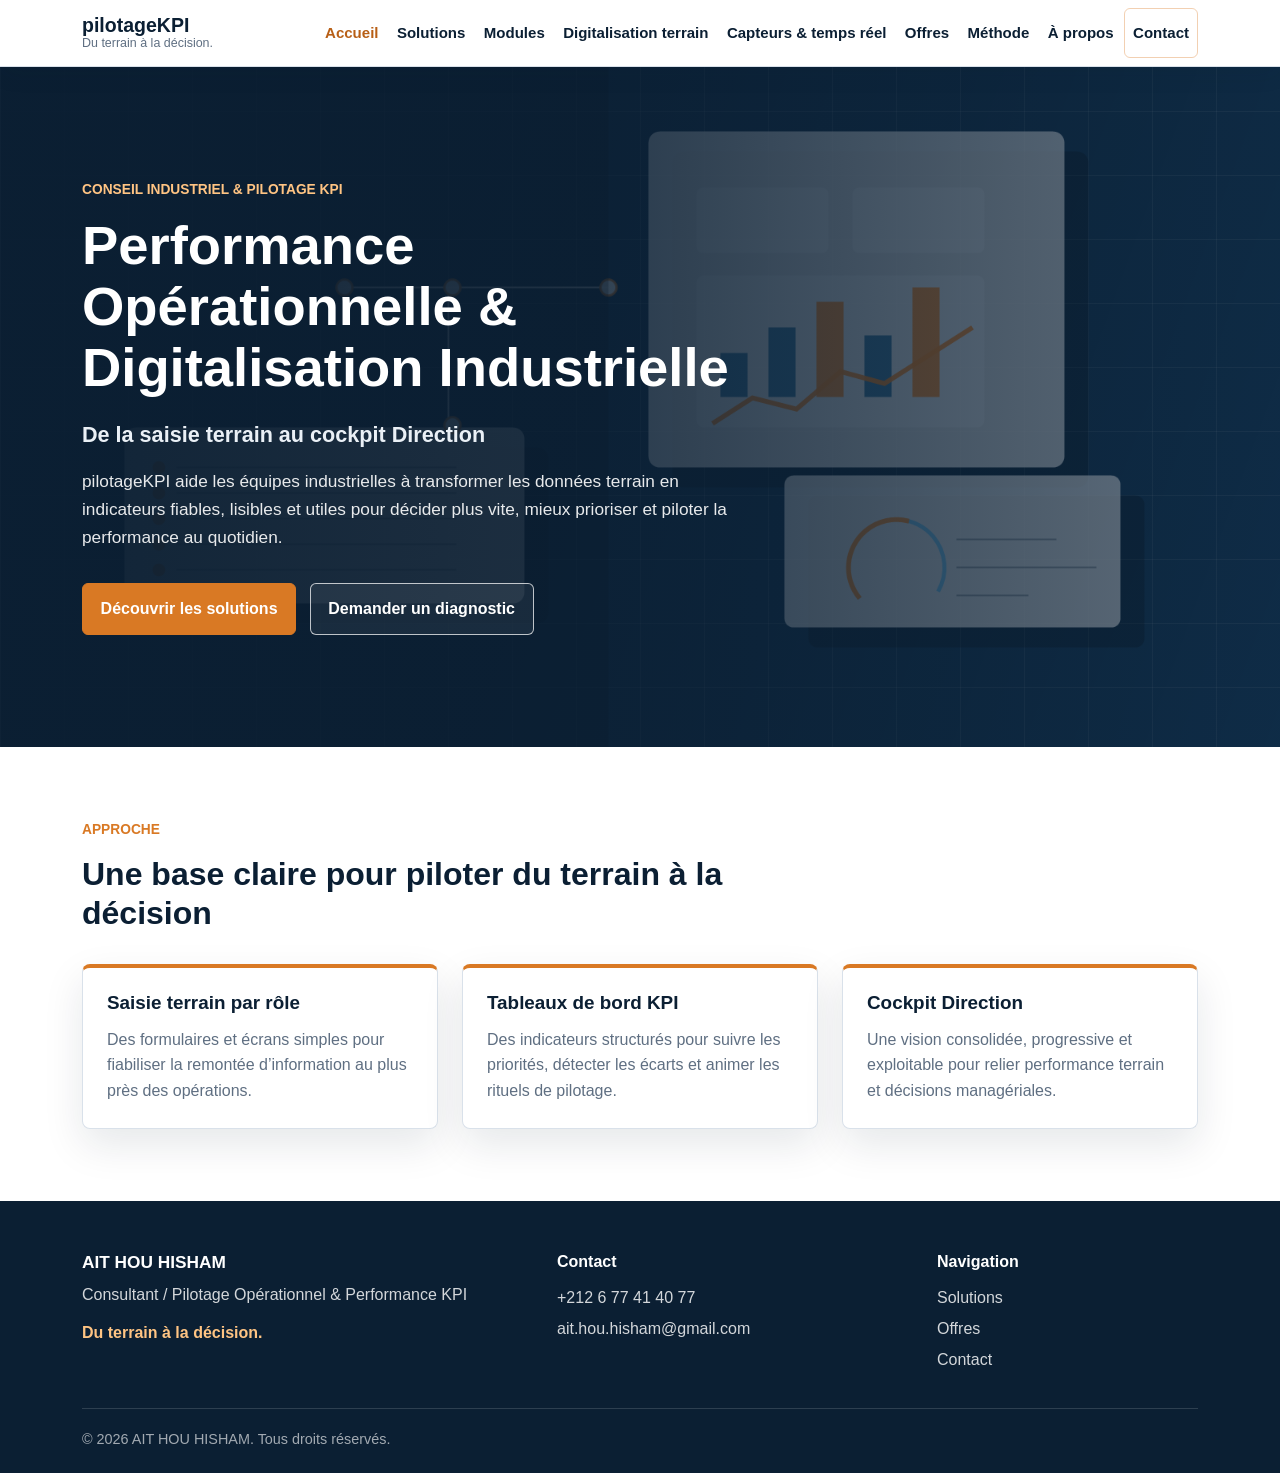
==== index.html @ cf685424 "Lot 1 - Structure visuelle initiale du site" ====
<!doctype html>
<html lang="fr">
<head>
  <meta charset="utf-8">
  <meta name="viewport" content="width=device-width, initial-scale=1">
  <title>pilotageKPI | Performance Opérationnelle & Digitalisation Industrielle</title>
  <meta name="description" content="pilotageKPI accompagne la transformation des données terrain en KPI fiables, tableaux de bord opérationnels et cockpit Direction.">
  <link href="https://cdn.jsdelivr.net/npm/bootstrap@5.3.3/dist/css/bootstrap.min.css" rel="stylesheet">
  <link rel="stylesheet" href="assets/css/style.css">
</head>
<body class="site-body">
  <a class="skip-link" href="#contenu">Aller au contenu</a>

  <nav class="navbar navbar-expand-xl site-navbar sticky-top" aria-label="Navigation principale">
    <div class="container">
      <a class="navbar-brand" href="index.html" aria-label="pilotageKPI - Accueil">
        <span class="brand-name">pilotageKPI</span>
        <span class="brand-line">Du terrain à la décision.</span>
      </a>
      <button class="navbar-toggler" type="button" data-bs-toggle="collapse" data-bs-target="#mainNavigation" aria-controls="mainNavigation" aria-expanded="false" aria-label="Ouvrir le menu">
        <span class="navbar-toggler-icon"></span>
      </button>
      <div class="collapse navbar-collapse" id="mainNavigation">
        <ul class="navbar-nav ms-auto align-items-lg-center">
          <li class="nav-item"><a class="nav-link" href="index.html" data-nav-link>Accueil</a></li>
          <li class="nav-item"><a class="nav-link" href="solutions.html" data-nav-link>Solutions</a></li>
          <li class="nav-item"><a class="nav-link" href="modules.html" data-nav-link>Modules</a></li>
          <li class="nav-item"><a class="nav-link" href="digitalisation-terrain.html" data-nav-link>Digitalisation terrain</a></li>
          <li class="nav-item"><a class="nav-link" href="capteurs-temps-reel.html" data-nav-link>Capteurs & temps réel</a></li>
          <li class="nav-item"><a class="nav-link" href="offres.html" data-nav-link>Offres</a></li>
          <li class="nav-item"><a class="nav-link" href="methode.html" data-nav-link>Méthode</a></li>
          <li class="nav-item"><a class="nav-link" href="apropos.html" data-nav-link>À propos</a></li>
          <li class="nav-item"><a class="nav-link nav-contact" href="contact.html" data-nav-link>Contact</a></li>
        </ul>
      </div>
    </div>
  </nav>

  <main id="contenu" class="site-main">
    <section class="hero-section">
      <div class="container">
        <div class="hero-content">
          <p class="section-kicker">Conseil industriel & pilotage KPI</p>
          <h1>Performance Opérationnelle & Digitalisation Industrielle</h1>
          <p class="hero-subtitle">De la saisie terrain au cockpit Direction</p>
          <p class="hero-text">
            pilotageKPI aide les équipes industrielles à transformer les données terrain en indicateurs fiables,
            lisibles et utiles pour décider plus vite, mieux prioriser et piloter la performance au quotidien.
          </p>
          <div class="hero-actions" aria-label="Actions principales">
            <a class="btn btn-accent" href="solutions.html">Découvrir les solutions</a>
            <a class="btn btn-light-outline" href="contact.html">Demander un diagnostic</a>
          </div>
        </div>
      </div>
    </section>

    <section class="section-band">
      <div class="container">
        <div class="section-heading">
          <p class="section-kicker">Approche</p>
          <h2>Une base claire pour piloter du terrain à la décision</h2>
        </div>
        <div class="row g-4">
          <div class="col-md-4">
            <article class="feature-card">
              <h3>Saisie terrain par rôle</h3>
              <p>Des formulaires et écrans simples pour fiabiliser la remontée d’information au plus près des opérations.</p>
            </article>
          </div>
          <div class="col-md-4">
            <article class="feature-card">
              <h3>Tableaux de bord KPI</h3>
              <p>Des indicateurs structurés pour suivre les priorités, détecter les écarts et animer les rituels de pilotage.</p>
            </article>
          </div>
          <div class="col-md-4">
            <article class="feature-card">
              <h3>Cockpit Direction</h3>
              <p>Une vision consolidée, progressive et exploitable pour relier performance terrain et décisions managériales.</p>
            </article>
          </div>
        </div>
      </div>
    </section>
  </main>

  <footer class="site-footer">
    <div class="container">
      <div class="row gy-4 align-items-start">
        <div class="col-lg-5">
          <p class="footer-name">AIT HOU HISHAM</p>
          <p class="footer-title">Consultant / Pilotage Opérationnel & Performance KPI</p>
          <p class="footer-slogan">Du terrain à la décision.</p>
        </div>
        <div class="col-lg-4">
          <p class="footer-label">Contact</p>
          <ul class="footer-list">
            <li><a href="tel:+212677414077">+212 6 77 41 40 77</a></li>
            <li><a href="mailto:ait.hou.hisham@gmail.com">ait.hou.hisham@gmail.com</a></li>
          </ul>
        </div>
        <div class="col-lg-3">
          <p class="footer-label">Navigation</p>
          <ul class="footer-list">
            <li><a href="solutions.html">Solutions</a></li>
            <li><a href="offres.html">Offres</a></li>
            <li><a href="contact.html">Contact</a></li>
          </ul>
        </div>
      </div>
      <div class="footer-bottom">
        <span>© <span data-current-year></span> AIT HOU HISHAM. Tous droits réservés.</span>
      </div>
    </div>
  </footer>

  <script src="https://cdn.jsdelivr.net/npm/bootstrap@5.3.3/dist/js/bootstrap.bundle.min.js"></script>
  <script src="assets/js/main.js"></script>
</body>
</html>
---- assets/css/style.css ----
:root {
  --color-primary: #0b1f33;
  --color-primary-soft: #12395a;
  --color-primary-muted: #25638b;
  --color-accent: #d97924;
  --color-accent-dark: #b85f16;
  --color-white: #ffffff;
  --color-light: #f4f7fa;
  --color-border: #d9e1ea;
  --color-text: #142235;
  --color-muted: #5f6f82;
  --shadow-soft: 0 16px 40px rgba(11, 31, 51, 0.1);
}

* {
  box-sizing: border-box;
}

html {
  scroll-behavior: smooth;
}

body {
  margin: 0;
  font-family: Arial, Helvetica, sans-serif;
  color: var(--color-text);
  background: var(--color-light);
  line-height: 1.6;
}

a {
  color: inherit;
}

.site-body {
  min-height: 100vh;
  display: flex;
  flex-direction: column;
}

.site-main {
  flex: 1;
}

.skip-link {
  position: absolute;
  top: -48px;
  left: 16px;
  z-index: 1100;
  padding: 10px 14px;
  color: var(--color-white);
  background: var(--color-primary);
  border-radius: 6px;
  text-decoration: none;
  transition: top 0.2s ease;
}

.skip-link:focus {
  top: 16px;
}

.site-navbar {
  background: rgba(255, 255, 255, 0.98);
  border-bottom: 1px solid var(--color-border);
  box-shadow: 0 8px 24px rgba(11, 31, 51, 0.06);
}

.navbar-brand {
  display: inline-flex;
  flex-direction: column;
  gap: 0;
  padding: 0.35rem 0;
  color: var(--color-primary);
}

.navbar-brand:hover,
.navbar-brand:focus {
  color: var(--color-primary);
}

.brand-name {
  font-size: 1.22rem;
  font-weight: 800;
  line-height: 1.1;
  letter-spacing: 0;
}

.brand-line {
  font-size: 0.78rem;
  color: var(--color-muted);
  line-height: 1.2;
}

.navbar-nav {
  gap: 0.15rem;
}

.site-navbar .nav-link {
  color: var(--color-primary);
  font-size: 0.94rem;
  font-weight: 600;
  padding: 0.75rem 0.68rem;
  border-radius: 6px;
}

.site-navbar .nav-link:hover,
.site-navbar .nav-link:focus {
  color: var(--color-accent-dark);
  background: rgba(217, 121, 36, 0.08);
}

.site-navbar .nav-link.active {
  color: var(--color-accent-dark);
}

.nav-contact {
  border: 1px solid rgba(217, 121, 36, 0.35);
}

.navbar-toggler {
  border-color: var(--color-border);
  border-radius: 6px;
}

.hero-section {
  min-height: 680px;
  display: flex;
  align-items: center;
  color: var(--color-white);
  background-image:
    linear-gradient(90deg, rgba(11, 31, 51, 0.96) 0%, rgba(11, 31, 51, 0.86) 42%, rgba(11, 31, 51, 0.5) 100%),
    url("../img/hero-industrial-kpi.png");
  background-size: cover;
  background-position: center;
  padding: 6rem 0;
}

.hero-content {
  max-width: 760px;
}

.section-kicker {
  margin: 0 0 0.9rem;
  color: var(--color-accent);
  font-size: 0.86rem;
  font-weight: 800;
  letter-spacing: 0;
  text-transform: uppercase;
}

.hero-section .section-kicker {
  color: #ffc483;
}

.hero-section h1,
.page-hero h1 {
  margin: 0;
  font-weight: 800;
  line-height: 1.12;
  letter-spacing: 0;
}

.hero-section h1 {
  max-width: 720px;
  font-size: 3.4rem;
}

.hero-subtitle {
  margin: 1.2rem 0 0;
  color: #eaf0f6;
  font-size: 1.35rem;
  font-weight: 700;
}

.hero-text {
  max-width: 680px;
  margin: 1rem 0 0;
  color: rgba(255, 255, 255, 0.9);
  font-size: 1.08rem;
}

.hero-actions,
.contact-actions {
  display: flex;
  flex-wrap: wrap;
  gap: 0.85rem;
  margin-top: 2rem;
}

.btn {
  border-radius: 6px;
  font-weight: 700;
  padding: 0.8rem 1.1rem;
}

.btn-accent {
  color: var(--color-white);
  background: var(--color-accent);
  border: 1px solid var(--color-accent);
}

.btn-accent:hover,
.btn-accent:focus {
  color: var(--color-white);
  background: var(--color-accent-dark);
  border-color: var(--color-accent-dark);
}

.btn-light-outline {
  color: var(--color-white);
  border: 1px solid rgba(255, 255, 255, 0.72);
  background: rgba(255, 255, 255, 0.06);
}

.btn-light-outline:hover,
.btn-light-outline:focus {
  color: var(--color-primary);
  background: var(--color-white);
  border-color: var(--color-white);
}

.btn-primary-soft {
  color: var(--color-white);
  background: var(--color-primary-soft);
  border: 1px solid var(--color-primary-soft);
}

.btn-primary-soft:hover,
.btn-primary-soft:focus {
  color: var(--color-white);
  background: var(--color-primary);
  border-color: var(--color-primary);
}

.section-band {
  padding: 4.5rem 0;
  background: var(--color-white);
}

.section-heading {
  max-width: 760px;
  margin-bottom: 2rem;
}

.section-heading h2 {
  margin: 0;
  color: var(--color-primary);
  font-size: 2rem;
  font-weight: 800;
  line-height: 1.2;
  letter-spacing: 0;
}

.feature-card {
  height: 100%;
  padding: 1.5rem;
  background: var(--color-white);
  border: 1px solid var(--color-border);
  border-top: 4px solid var(--color-accent);
  border-radius: 8px;
  box-shadow: var(--shadow-soft);
}

.feature-card h3 {
  margin: 0 0 0.75rem;
  color: var(--color-primary);
  font-size: 1.18rem;
  font-weight: 800;
  letter-spacing: 0;
}

.feature-card p {
  margin: 0;
  color: var(--color-muted);
}

.page-hero {
  min-height: 420px;
  display: flex;
  align-items: center;
  padding: 5rem 0;
  background:
    linear-gradient(90deg, rgba(244, 247, 250, 1) 0%, rgba(244, 247, 250, 0.96) 60%, rgba(231, 238, 245, 1) 100%);
  border-bottom: 1px solid var(--color-border);
}

.page-hero h1 {
  color: var(--color-primary);
  font-size: 3rem;
}

.page-intro {
  max-width: 760px;
  margin: 1rem 0 0;
  color: var(--color-muted);
  font-size: 1.12rem;
}

.site-footer {
  color: rgba(255, 255, 255, 0.82);
  background: var(--color-primary);
  padding: 3rem 0 1.4rem;
}

.footer-name {
  margin: 0 0 0.35rem;
  color: var(--color-white);
  font-size: 1.08rem;
  font-weight: 800;
  letter-spacing: 0;
}

.footer-title,
.footer-slogan {
  margin: 0;
}

.footer-slogan {
  margin-top: 0.8rem;
  color: #ffc483;
  font-weight: 700;
}

.footer-label {
  margin: 0 0 0.65rem;
  color: var(--color-white);
  font-weight: 800;
}

.footer-list {
  display: grid;
  gap: 0.35rem;
  margin: 0;
  padding: 0;
  list-style: none;
}

.footer-list a {
  color: rgba(255, 255, 255, 0.82);
  text-decoration: none;
}

.footer-list a:hover,
.footer-list a:focus {
  color: #ffc483;
}

.footer-bottom {
  margin-top: 2.2rem;
  padding-top: 1.2rem;
  color: rgba(255, 255, 255, 0.62);
  border-top: 1px solid rgba(255, 255, 255, 0.14);
  font-size: 0.9rem;
}

@media (max-width: 1199.98px) {
  .site-navbar .navbar-collapse {
    padding: 1rem 0 0.4rem;
  }

  .navbar-nav {
    align-items: stretch;
  }

  .site-navbar .nav-link {
    padding: 0.7rem 0.75rem;
  }

  .nav-contact {
    border: 0;
  }

  .hero-section {
    min-height: 620px;
    background-position: 58% center;
  }

  .hero-section h1 {
    font-size: 2.65rem;
  }
}

@media (max-width: 575.98px) {
  .brand-name {
    font-size: 1.08rem;
  }

  .brand-line {
    font-size: 0.72rem;
  }

  .hero-section {
    min-height: auto;
    padding: 4.5rem 0;
    background-position: center;
  }

  .hero-section h1 {
    font-size: 2.15rem;
  }

  .hero-subtitle {
    font-size: 1.08rem;
  }

  .hero-text,
  .page-intro {
    font-size: 1rem;
  }

  .hero-actions,
  .contact-actions {
    flex-direction: column;
    align-items: stretch;
  }

  .btn {
    width: 100%;
  }

  .section-band,
  .page-hero {
    padding: 3.4rem 0;
  }

  .page-hero h1 {
    font-size: 2.15rem;
  }

  .section-heading h2 {
    font-size: 1.65rem;
  }
}
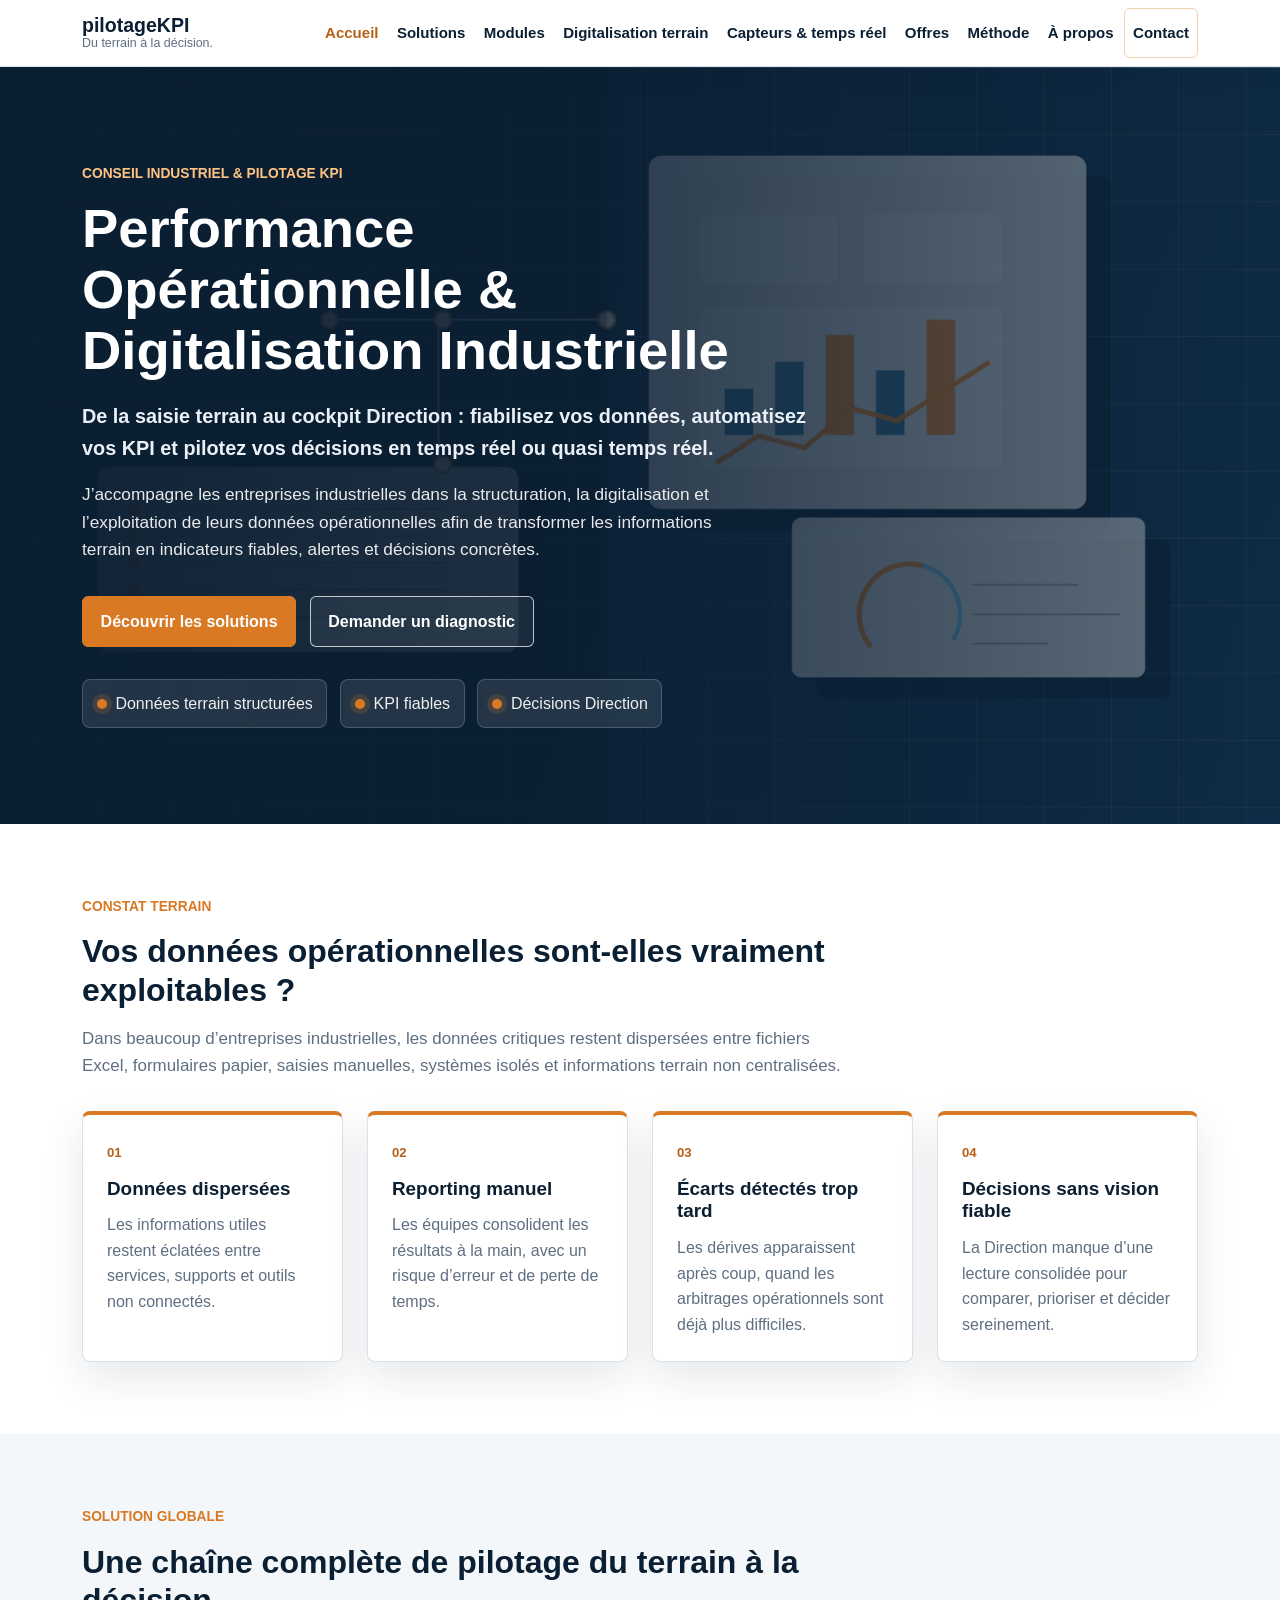
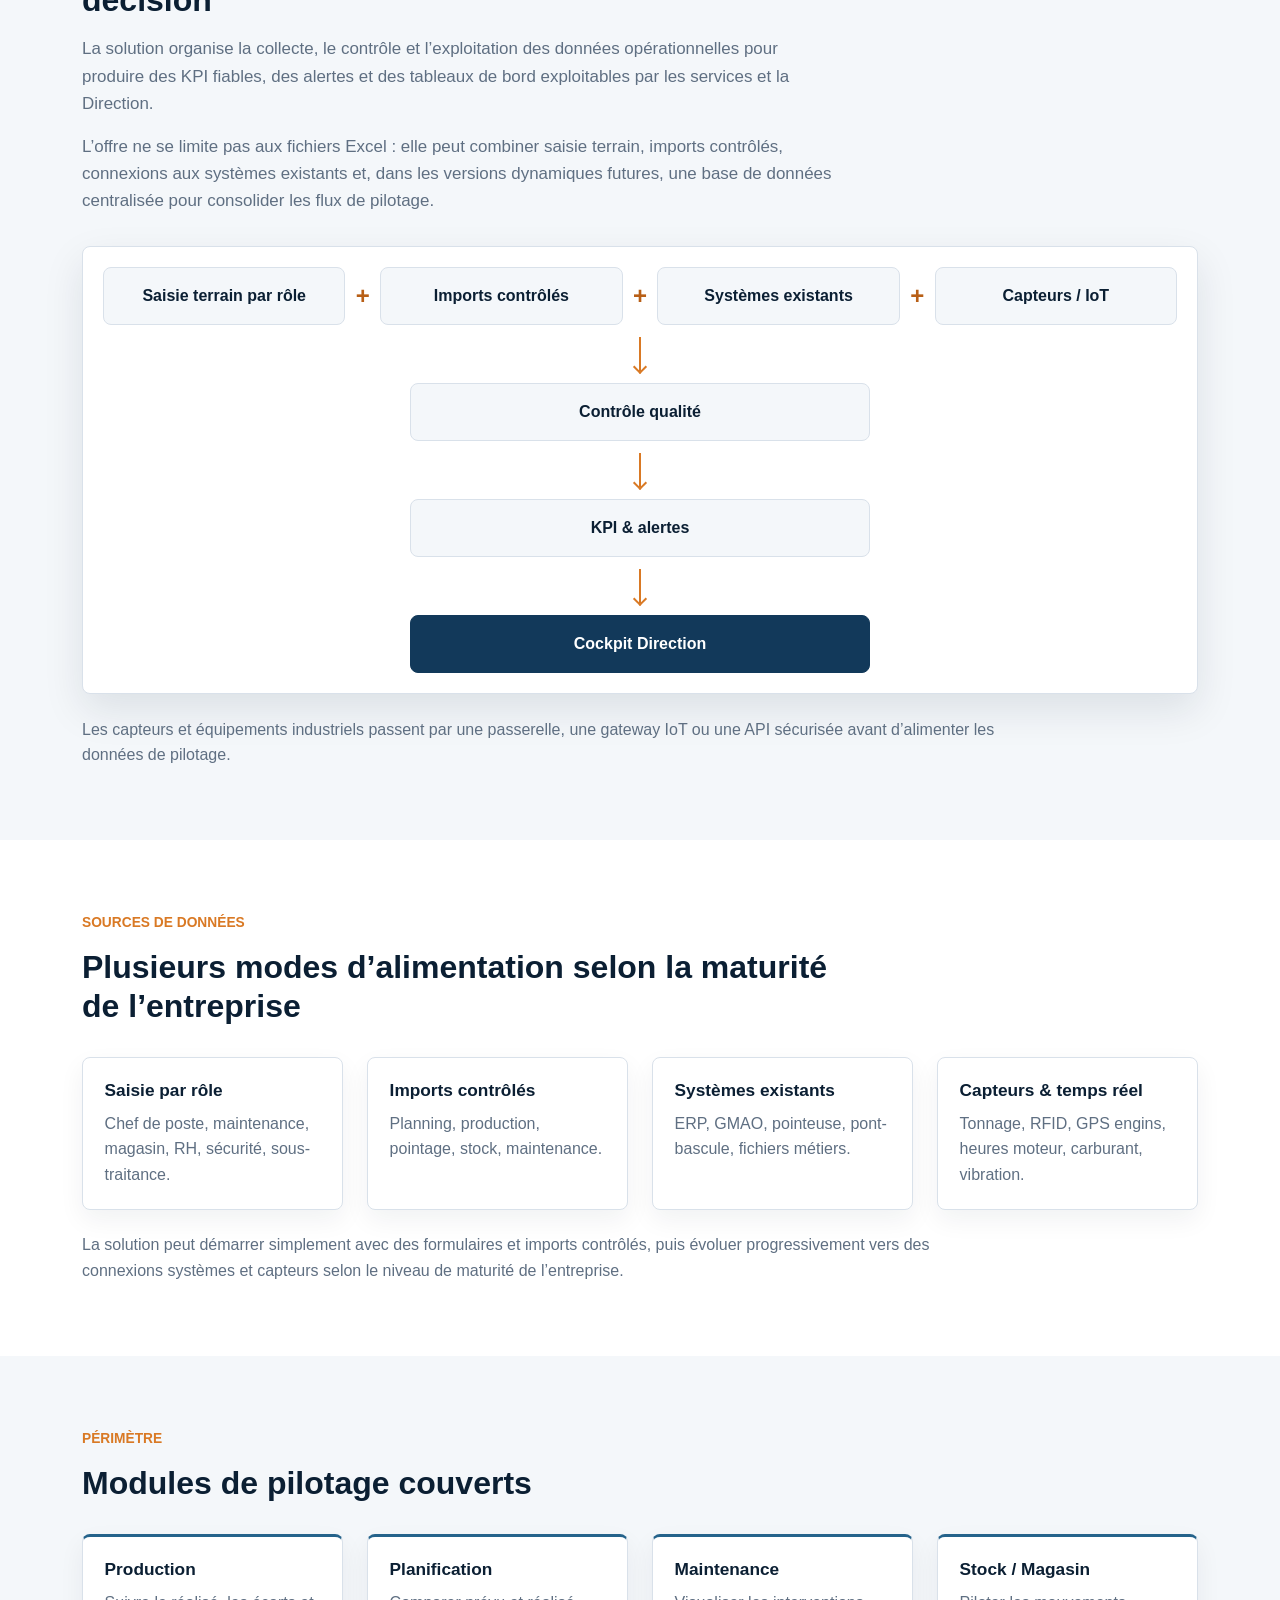
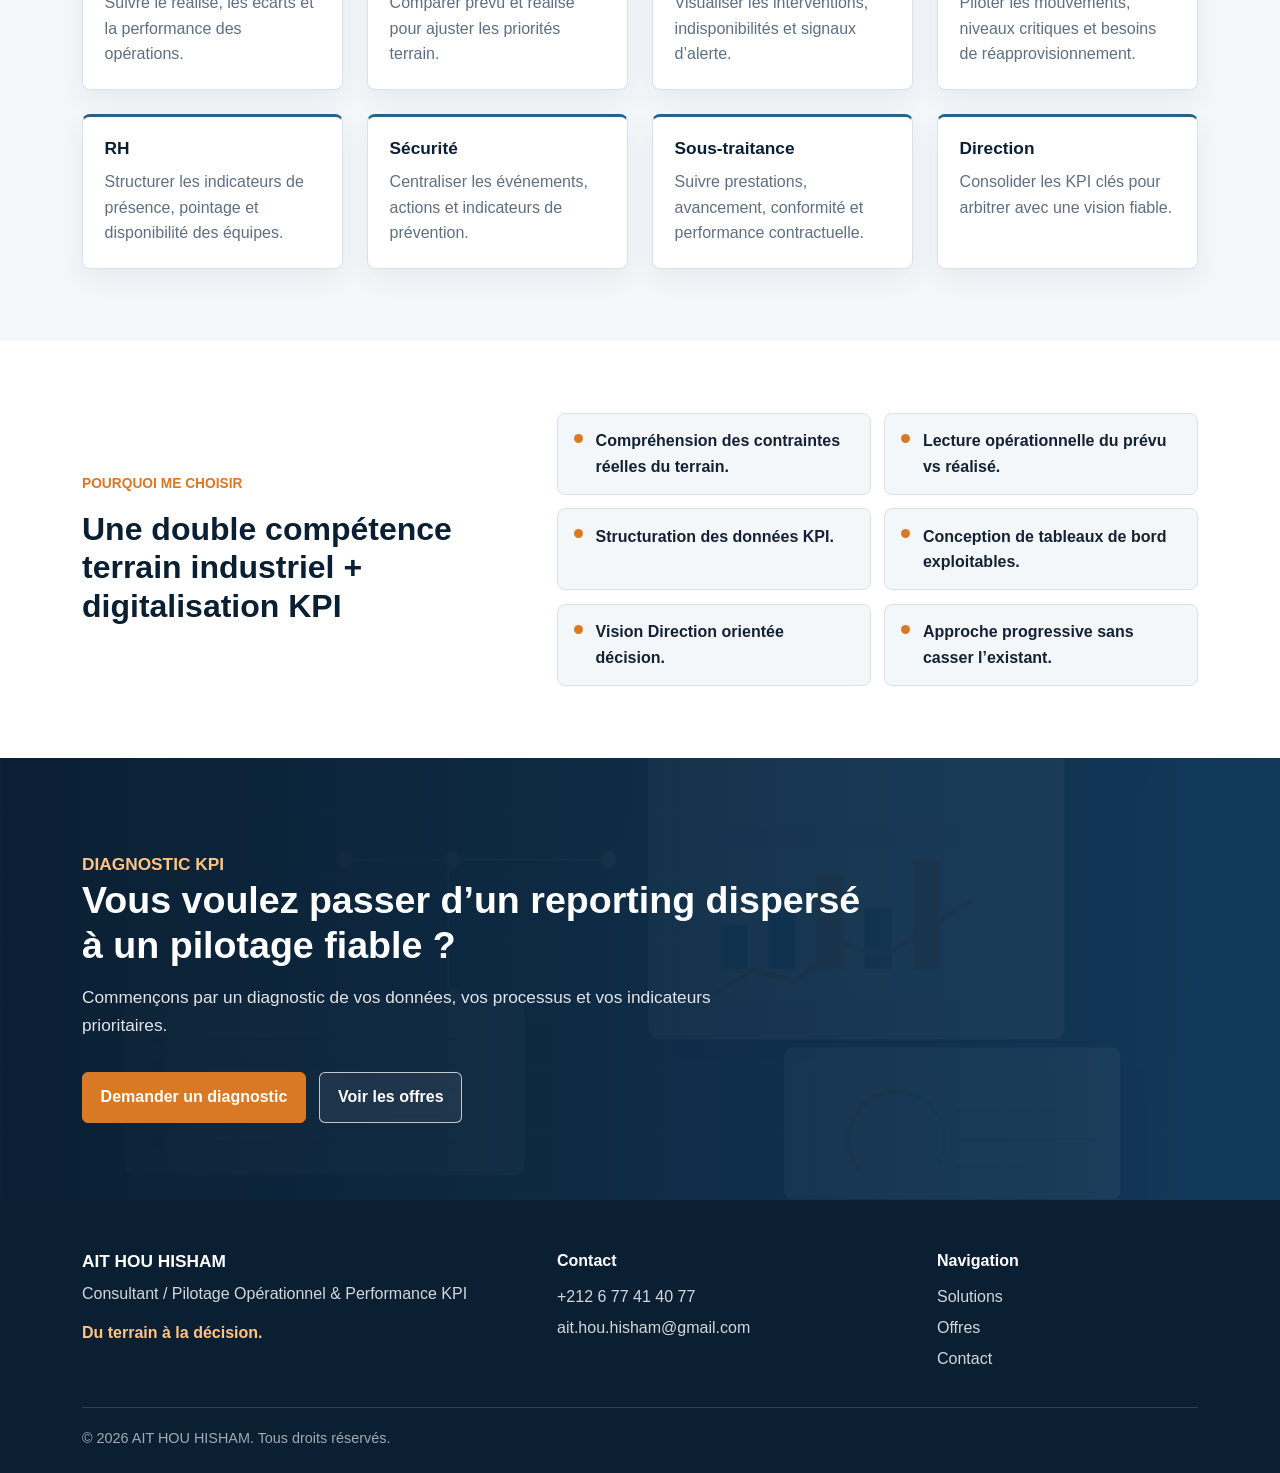
==== commit f705e3d1: "Lot 2 - Page accueil commerciale haut niveau" ====
--- a/index.html
+++ b/index.html
@@ -4,7 +4,7 @@
   <meta charset="utf-8">
   <meta name="viewport" content="width=device-width, initial-scale=1">
   <title>pilotageKPI | Performance Opérationnelle & Digitalisation Industrielle</title>
-  <meta name="description" content="pilotageKPI accompagne la transformation des données terrain en KPI fiables, tableaux de bord opérationnels et cockpit Direction.">
+  <meta name="description" content="pilotageKPI accompagne les entreprises industrielles dans la structuration des données terrain, l'automatisation des KPI et le cockpit Direction.">
   <link href="https://cdn.jsdelivr.net/npm/bootstrap@5.3.3/dist/css/bootstrap.min.css" rel="stylesheet">
   <link rel="stylesheet" href="assets/css/style.css">
 </head>
@@ -42,43 +42,243 @@
         <div class="hero-content">
           <p class="section-kicker">Conseil industriel & pilotage KPI</p>
           <h1>Performance Opérationnelle & Digitalisation Industrielle</h1>
-          <p class="hero-subtitle">De la saisie terrain au cockpit Direction</p>
+          <p class="hero-subtitle">
+            <span>De la saisie terrain au cockpit Direction :</span>
+            <span>fiabilisez vos données, automatisez vos KPI et pilotez vos décisions en temps réel ou quasi temps réel.</span>
+          </p>
           <p class="hero-text">
-            pilotageKPI aide les équipes industrielles à transformer les données terrain en indicateurs fiables,
-            lisibles et utiles pour décider plus vite, mieux prioriser et piloter la performance au quotidien.
+            J’accompagne les entreprises industrielles dans la structuration, la digitalisation et l’exploitation de leurs données opérationnelles afin de transformer les informations terrain en indicateurs fiables, alertes et décisions concrètes.
           </p>
           <div class="hero-actions" aria-label="Actions principales">
             <a class="btn btn-accent" href="solutions.html">Découvrir les solutions</a>
             <a class="btn btn-light-outline" href="contact.html">Demander un diagnostic</a>
           </div>
-        </div>
+          <div class="hero-indicators" aria-label="Indicateurs de positionnement">
+            <div class="hero-indicator">
+              <span class="indicator-mark" aria-hidden="true"></span>
+              <span>Données terrain structurées</span>
+            </div>
+            <div class="hero-indicator">
+              <span class="indicator-mark" aria-hidden="true"></span>
+              <span>KPI fiables</span>
+            </div>
+            <div class="hero-indicator">
+              <span class="indicator-mark" aria-hidden="true"></span>
+              <span>Décisions Direction</span>
+            </div>
+          </div>
+        </div>
+      </div>
+    </section>
+
+    <section class="section-band problem-section">
+      <div class="container">
+        <div class="section-heading">
+          <p class="section-kicker">Constat terrain</p>
+          <h2>Vos données opérationnelles sont-elles vraiment exploitables ?</h2>
+          <p>
+            Dans beaucoup d’entreprises industrielles, les données critiques restent dispersées entre fichiers Excel,
+            formulaires papier, saisies manuelles, systèmes isolés et informations terrain non centralisées.
+          </p>
+        </div>
+        <div class="row g-4">
+          <div class="col-md-6 col-xl-3">
+            <article class="feature-card">
+              <span class="card-index">01</span>
+              <h3>Données dispersées</h3>
+              <p>Les informations utiles restent éclatées entre services, supports et outils non connectés.</p>
+            </article>
+          </div>
+          <div class="col-md-6 col-xl-3">
+            <article class="feature-card">
+              <span class="card-index">02</span>
+              <h3>Reporting manuel</h3>
+              <p>Les équipes consolident les résultats à la main, avec un risque d’erreur et de perte de temps.</p>
+            </article>
+          </div>
+          <div class="col-md-6 col-xl-3">
+            <article class="feature-card">
+              <span class="card-index">03</span>
+              <h3>Écarts détectés trop tard</h3>
+              <p>Les dérives apparaissent après coup, quand les arbitrages opérationnels sont déjà plus difficiles.</p>
+            </article>
+          </div>
+          <div class="col-md-6 col-xl-3">
+            <article class="feature-card">
+              <span class="card-index">04</span>
+              <h3>Décisions sans vision fiable</h3>
+              <p>La Direction manque d’une lecture consolidée pour comparer, prioriser et décider sereinement.</p>
+            </article>
+          </div>
+        </div>
+      </div>
+    </section>
+
+    <section class="section-band section-muted">
+      <div class="container">
+        <div class="section-heading">
+          <p class="section-kicker">Solution globale</p>
+          <h2>Une chaîne complète de pilotage du terrain à la décision</h2>
+          <p>
+            La solution organise la collecte, le contrôle et l’exploitation des données opérationnelles pour produire des KPI fiables,
+            des alertes et des tableaux de bord exploitables par les services et la Direction.
+          </p>
+          <p>
+            L’offre ne se limite pas aux fichiers Excel : elle peut combiner saisie terrain, imports contrôlés, connexions aux systèmes existants et, dans les versions dynamiques futures, une base de données centralisée pour consolider les flux de pilotage.
+          </p>
+        </div>
+        <div class="pilotage-chain" aria-label="Chaîne de pilotage opérationnel">
+          <div class="chain-sources">
+            <div class="chain-pill">Saisie terrain par rôle</div>
+            <div class="chain-plus" aria-hidden="true">+</div>
+            <div class="chain-pill">Imports contrôlés</div>
+            <div class="chain-plus" aria-hidden="true">+</div>
+            <div class="chain-pill">Systèmes existants</div>
+            <div class="chain-plus" aria-hidden="true">+</div>
+            <div class="chain-pill">Capteurs / IoT</div>
+          </div>
+          <div class="chain-flow" aria-hidden="true"></div>
+          <div class="chain-step">Contrôle qualité</div>
+          <div class="chain-flow" aria-hidden="true"></div>
+          <div class="chain-step">KPI & alertes</div>
+          <div class="chain-flow" aria-hidden="true"></div>
+          <div class="chain-step chain-step-primary">Cockpit Direction</div>
+        </div>
+        <p class="section-note">
+          Les capteurs et équipements industriels passent par une passerelle, une gateway IoT ou une API sécurisée avant d’alimenter les données de pilotage.
+        </p>
       </div>
     </section>
 
     <section class="section-band">
       <div class="container">
         <div class="section-heading">
-          <p class="section-kicker">Approche</p>
-          <h2>Une base claire pour piloter du terrain à la décision</h2>
+          <p class="section-kicker">Sources de données</p>
+          <h2>Plusieurs modes d’alimentation selon la maturité de l’entreprise</h2>
         </div>
         <div class="row g-4">
-          <div class="col-md-4">
-            <article class="feature-card">
-              <h3>Saisie terrain par rôle</h3>
-              <p>Des formulaires et écrans simples pour fiabiliser la remontée d’information au plus près des opérations.</p>
-            </article>
-          </div>
-          <div class="col-md-4">
-            <article class="feature-card">
-              <h3>Tableaux de bord KPI</h3>
-              <p>Des indicateurs structurés pour suivre les priorités, détecter les écarts et animer les rituels de pilotage.</p>
-            </article>
-          </div>
-          <div class="col-md-4">
-            <article class="feature-card">
-              <h3>Cockpit Direction</h3>
-              <p>Une vision consolidée, progressive et exploitable pour relier performance terrain et décisions managériales.</p>
-            </article>
+          <div class="col-md-6 col-xl-3">
+            <article class="data-card">
+              <h3>Saisie par rôle</h3>
+              <p>Chef de poste, maintenance, magasin, RH, sécurité, sous-traitance.</p>
+            </article>
+          </div>
+          <div class="col-md-6 col-xl-3">
+            <article class="data-card">
+              <h3>Imports contrôlés</h3>
+              <p>Planning, production, pointage, stock, maintenance.</p>
+            </article>
+          </div>
+          <div class="col-md-6 col-xl-3">
+            <article class="data-card">
+              <h3>Systèmes existants</h3>
+              <p>ERP, GMAO, pointeuse, pont-bascule, fichiers métiers.</p>
+            </article>
+          </div>
+          <div class="col-md-6 col-xl-3">
+            <article class="data-card">
+              <h3>Capteurs & temps réel</h3>
+              <p>Tonnage, RFID, GPS engins, heures moteur, carburant, vibration.</p>
+            </article>
+          </div>
+        </div>
+        <p class="section-note">
+          La solution peut démarrer simplement avec des formulaires et imports contrôlés, puis évoluer progressivement vers des connexions systèmes et capteurs selon le niveau de maturité de l’entreprise.
+        </p>
+      </div>
+    </section>
+
+    <section class="section-band section-muted">
+      <div class="container">
+        <div class="section-heading">
+          <p class="section-kicker">Périmètre</p>
+          <h2>Modules de pilotage couverts</h2>
+        </div>
+        <div class="row g-4">
+          <div class="col-sm-6 col-lg-3">
+            <article class="module-card">
+              <h3>Production</h3>
+              <p>Suivre le réalisé, les écarts et la performance des opérations.</p>
+            </article>
+          </div>
+          <div class="col-sm-6 col-lg-3">
+            <article class="module-card">
+              <h3>Planification</h3>
+              <p>Comparer prévu et réalisé pour ajuster les priorités terrain.</p>
+            </article>
+          </div>
+          <div class="col-sm-6 col-lg-3">
+            <article class="module-card">
+              <h3>Maintenance</h3>
+              <p>Visualiser les interventions, indisponibilités et signaux d’alerte.</p>
+            </article>
+          </div>
+          <div class="col-sm-6 col-lg-3">
+            <article class="module-card">
+              <h3>Stock / Magasin</h3>
+              <p>Piloter les mouvements, niveaux critiques et besoins de réapprovisionnement.</p>
+            </article>
+          </div>
+          <div class="col-sm-6 col-lg-3">
+            <article class="module-card">
+              <h3>RH</h3>
+              <p>Structurer les indicateurs de présence, pointage et disponibilité des équipes.</p>
+            </article>
+          </div>
+          <div class="col-sm-6 col-lg-3">
+            <article class="module-card">
+              <h3>Sécurité</h3>
+              <p>Centraliser les événements, actions et indicateurs de prévention.</p>
+            </article>
+          </div>
+          <div class="col-sm-6 col-lg-3">
+            <article class="module-card">
+              <h3>Sous-traitance</h3>
+              <p>Suivre prestations, avancement, conformité et performance contractuelle.</p>
+            </article>
+          </div>
+          <div class="col-sm-6 col-lg-3">
+            <article class="module-card">
+              <h3>Direction</h3>
+              <p>Consolider les KPI clés pour arbitrer avec une vision fiable.</p>
+            </article>
+          </div>
+        </div>
+      </div>
+    </section>
+
+    <section class="section-band">
+      <div class="container">
+        <div class="row g-4 align-items-center">
+          <div class="col-lg-5">
+            <div class="section-heading mb-lg-0">
+              <p class="section-kicker">Pourquoi me choisir</p>
+              <h2>Une double compétence terrain industriel + digitalisation KPI</h2>
+            </div>
+          </div>
+          <div class="col-lg-7">
+            <ul class="value-list">
+              <li>Compréhension des contraintes réelles du terrain.</li>
+              <li>Lecture opérationnelle du prévu vs réalisé.</li>
+              <li>Structuration des données KPI.</li>
+              <li>Conception de tableaux de bord exploitables.</li>
+              <li>Vision Direction orientée décision.</li>
+              <li>Approche progressive sans casser l’existant.</li>
+            </ul>
+          </div>
+        </div>
+      </div>
+    </section>
+
+    <section class="final-cta">
+      <div class="container">
+        <div class="final-cta-content">
+          <p class="section-kicker">Diagnostic KPI</p>
+          <h2>Vous voulez passer d’un reporting dispersé à un pilotage fiable ?</h2>
+          <p>Commençons par un diagnostic de vos données, vos processus et vos indicateurs prioritaires.</p>
+          <div class="hero-actions" aria-label="Actions finales">
+            <a class="btn btn-accent" href="contact.html">Demander un diagnostic</a>
+            <a class="btn btn-light-outline" href="offres.html">Voir les offres</a>
           </div>
         </div>
       </div>
--- a/assets/css/style.css
+++ b/assets/css/style.css
@@ -26,6 +26,7 @@
   color: var(--color-text);
   background: var(--color-light);
   line-height: 1.6;
+  overflow-x: hidden;
 }
 
 a {
@@ -168,8 +169,13 @@
 .hero-subtitle {
   margin: 1.2rem 0 0;
   color: #eaf0f6;
-  font-size: 1.35rem;
+  font-size: 1.24rem;
   font-weight: 700;
+  overflow-wrap: break-word;
+}
+
+.hero-subtitle span {
+  display: inline;
 }
 
 .hero-text {
@@ -187,6 +193,35 @@
   margin-top: 2rem;
 }
 
+.hero-indicators {
+  display: flex;
+  flex-wrap: wrap;
+  gap: 0.8rem;
+  margin-top: 2rem;
+}
+
+.hero-indicator {
+  display: inline-flex;
+  align-items: center;
+  gap: 0.55rem;
+  min-height: 48px;
+  padding: 0.65rem 0.85rem;
+  color: rgba(255, 255, 255, 0.92);
+  background: rgba(255, 255, 255, 0.1);
+  border: 1px solid rgba(255, 255, 255, 0.18);
+  border-radius: 8px;
+  backdrop-filter: blur(2px);
+}
+
+.indicator-mark {
+  width: 10px;
+  height: 10px;
+  flex: 0 0 auto;
+  background: var(--color-accent);
+  border-radius: 50%;
+  box-shadow: 0 0 0 5px rgba(217, 121, 36, 0.18);
+}
+
 .btn {
   border-radius: 6px;
   font-weight: 700;
@@ -237,9 +272,19 @@
   background: var(--color-white);
 }
 
+.section-muted {
+  background: var(--color-light);
+}
+
 .section-heading {
   max-width: 760px;
   margin-bottom: 2rem;
+}
+
+.section-heading > p:not(.section-kicker) {
+  margin: 1rem 0 0;
+  color: var(--color-muted);
+  font-size: 1.06rem;
 }
 
 .section-heading h2 {
@@ -274,6 +319,182 @@
   color: var(--color-muted);
 }
 
+.card-index {
+  display: inline-block;
+  margin-bottom: 0.9rem;
+  color: var(--color-accent-dark);
+  font-size: 0.82rem;
+  font-weight: 800;
+}
+
+.pilotage-chain {
+  padding: 1.25rem;
+  background: var(--color-white);
+  border: 1px solid var(--color-border);
+  border-radius: 8px;
+  box-shadow: var(--shadow-soft);
+}
+
+.chain-sources {
+  display: grid;
+  grid-template-columns: 1fr auto 1fr auto 1fr auto 1fr;
+  gap: 0.65rem;
+  align-items: center;
+}
+
+.chain-pill,
+.chain-step {
+  min-height: 58px;
+  display: flex;
+  align-items: center;
+  justify-content: center;
+  padding: 0.85rem;
+  color: var(--color-primary);
+  background: var(--color-light);
+  border: 1px solid var(--color-border);
+  border-radius: 8px;
+  font-weight: 800;
+  text-align: center;
+}
+
+.chain-plus {
+  color: var(--color-accent-dark);
+  font-size: 1.5rem;
+  font-weight: 800;
+  line-height: 1;
+  text-align: center;
+}
+
+.chain-flow {
+  width: 2px;
+  height: 34px;
+  margin: 0.75rem auto;
+  background: var(--color-accent);
+  position: relative;
+}
+
+.chain-flow::after {
+  content: "";
+  position: absolute;
+  left: 50%;
+  bottom: -1px;
+  width: 10px;
+  height: 10px;
+  border-right: 2px solid var(--color-accent);
+  border-bottom: 2px solid var(--color-accent);
+  transform: translateX(-50%) rotate(45deg);
+}
+
+.chain-step {
+  max-width: 460px;
+  margin: 0 auto;
+}
+
+.chain-step-primary {
+  color: var(--color-white);
+  background: var(--color-primary-soft);
+  border-color: var(--color-primary-soft);
+}
+
+.section-note {
+  max-width: 920px;
+  margin: 1.4rem 0 0;
+  color: var(--color-muted);
+  font-size: 1rem;
+}
+
+.data-card,
+.module-card {
+  height: 100%;
+  padding: 1.35rem;
+  background: var(--color-white);
+  border: 1px solid var(--color-border);
+  border-radius: 8px;
+  box-shadow: 0 10px 26px rgba(11, 31, 51, 0.06);
+}
+
+.data-card h3,
+.module-card h3 {
+  margin: 0 0 0.65rem;
+  color: var(--color-primary);
+  font-size: 1.08rem;
+  font-weight: 800;
+}
+
+.data-card p,
+.module-card p {
+  margin: 0;
+  color: var(--color-muted);
+}
+
+.module-card {
+  border-top: 3px solid var(--color-primary-muted);
+}
+
+.value-list {
+  display: grid;
+  grid-template-columns: repeat(2, minmax(0, 1fr));
+  gap: 0.85rem;
+  margin: 0;
+  padding: 0;
+  list-style: none;
+}
+
+.value-list li {
+  position: relative;
+  min-height: 58px;
+  padding: 0.9rem 1rem 0.9rem 2.35rem;
+  color: var(--color-text);
+  background: var(--color-light);
+  border: 1px solid var(--color-border);
+  border-radius: 8px;
+  font-weight: 700;
+}
+
+.value-list li::before {
+  content: "";
+  position: absolute;
+  left: 1rem;
+  top: 1.25rem;
+  width: 9px;
+  height: 9px;
+  background: var(--color-accent);
+  border-radius: 50%;
+}
+
+.final-cta {
+  padding: 4.8rem 0;
+  color: var(--color-white);
+  background:
+    linear-gradient(90deg, rgba(11, 31, 51, 0.98), rgba(18, 57, 90, 0.94)),
+    url("../img/hero-industrial-kpi.png");
+  background-size: cover;
+  background-position: center;
+}
+
+.final-cta-content {
+  max-width: 800px;
+}
+
+.final-cta h2 {
+  margin: 0;
+  font-size: 2.35rem;
+  line-height: 1.2;
+  font-weight: 800;
+  letter-spacing: 0;
+}
+
+.final-cta p {
+  max-width: 680px;
+  margin: 1rem 0 0;
+  color: rgba(255, 255, 255, 0.88);
+  font-size: 1.08rem;
+}
+
+.final-cta .section-kicker {
+  color: #ffc483;
+}
+
 .page-hero {
   min-height: 420px;
   display: flex;
@@ -378,6 +599,14 @@
   .hero-section h1 {
     font-size: 2.65rem;
   }
+
+  .chain-sources {
+    grid-template-columns: 1fr;
+  }
+
+  .chain-plus {
+    transform: rotate(90deg);
+  }
 }
 
 @media (max-width: 575.98px) {
@@ -395,12 +624,20 @@
     background-position: center;
   }
 
+  .hero-content {
+    max-width: 100%;
+  }
+
   .hero-section h1 {
     font-size: 2.15rem;
   }
 
   .hero-subtitle {
     font-size: 1.08rem;
+  }
+
+  .hero-subtitle span {
+    display: block;
   }
 
   .hero-text,
@@ -409,7 +646,8 @@
   }
 
   .hero-actions,
-  .contact-actions {
+  .contact-actions,
+  .hero-indicators {
     flex-direction: column;
     align-items: stretch;
   }
@@ -430,4 +668,24 @@
   .section-heading h2 {
     font-size: 1.65rem;
   }
-}
+
+  .hero-indicator {
+    width: 100%;
+  }
+
+  .pilotage-chain {
+    padding: 1rem;
+  }
+
+  .value-list {
+    grid-template-columns: 1fr;
+  }
+
+  .final-cta {
+    padding: 3.5rem 0;
+  }
+
+  .final-cta h2 {
+    font-size: 1.85rem;
+  }
+}
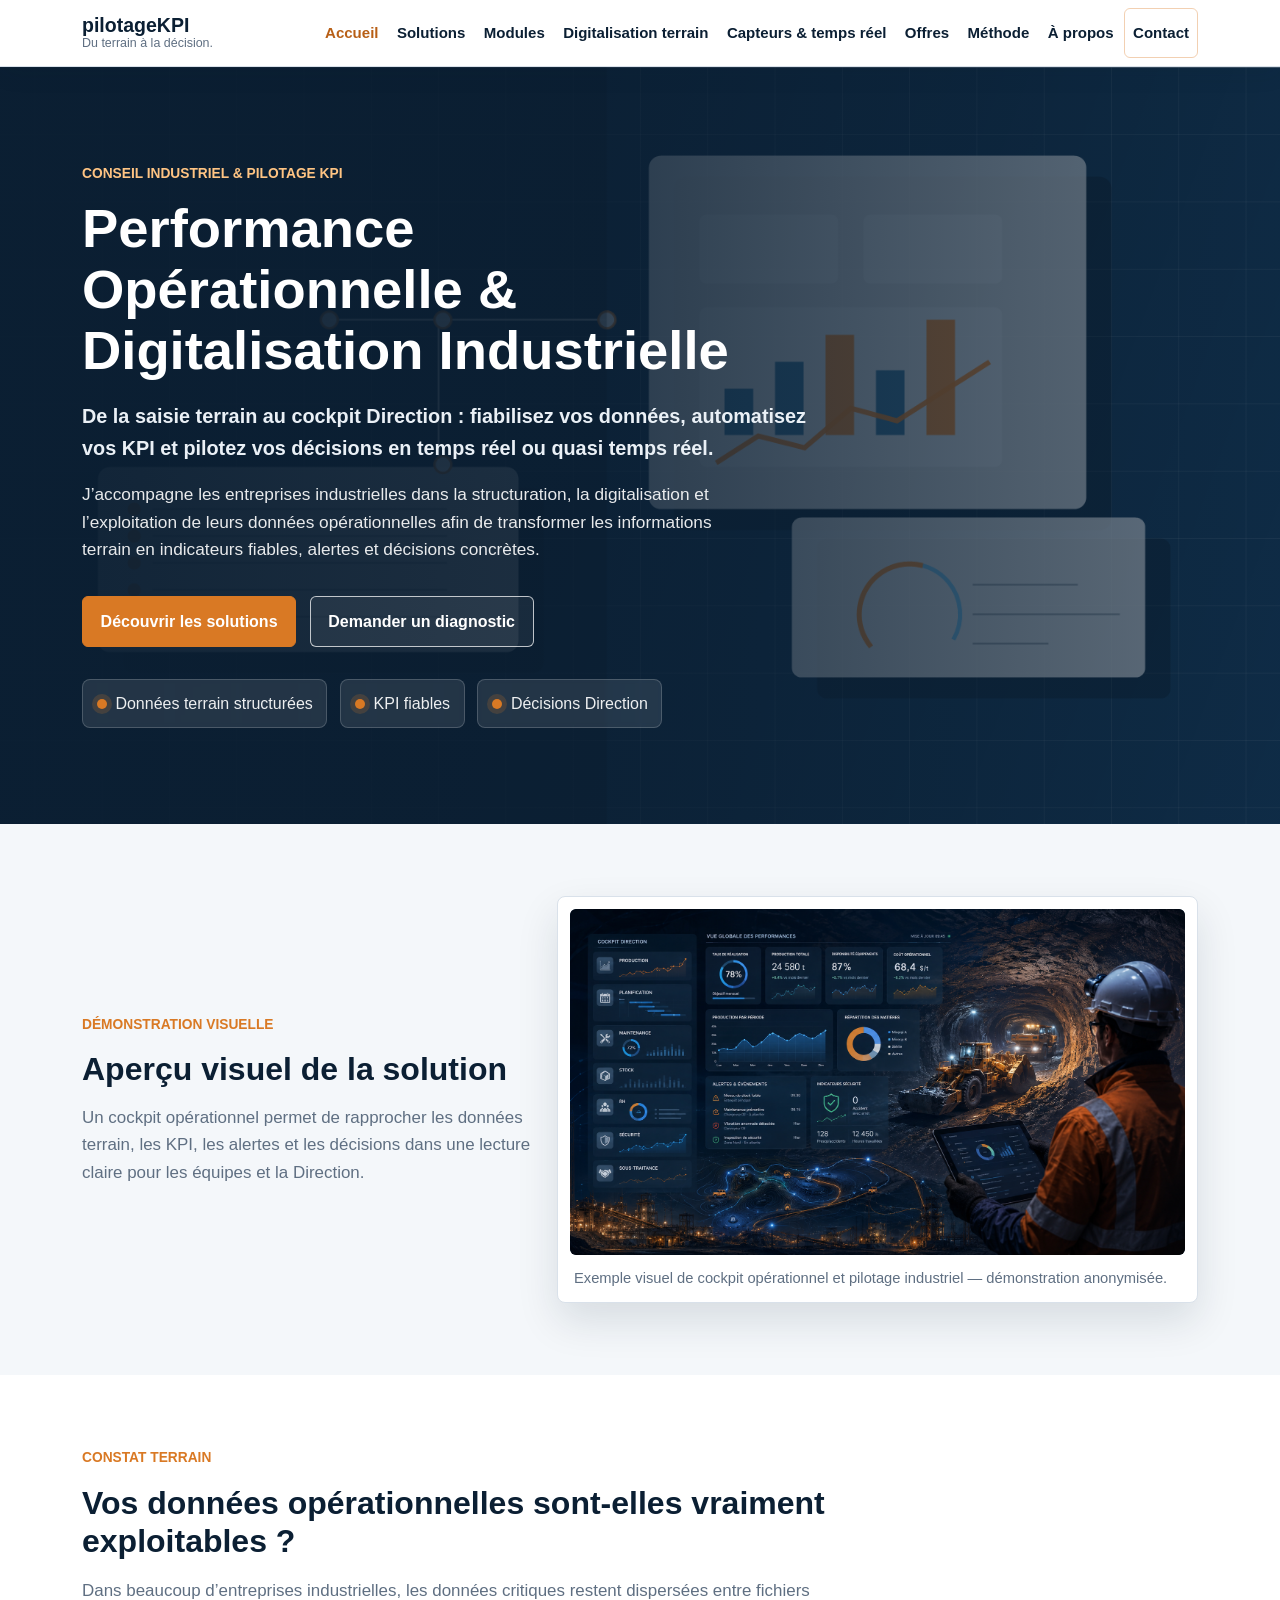
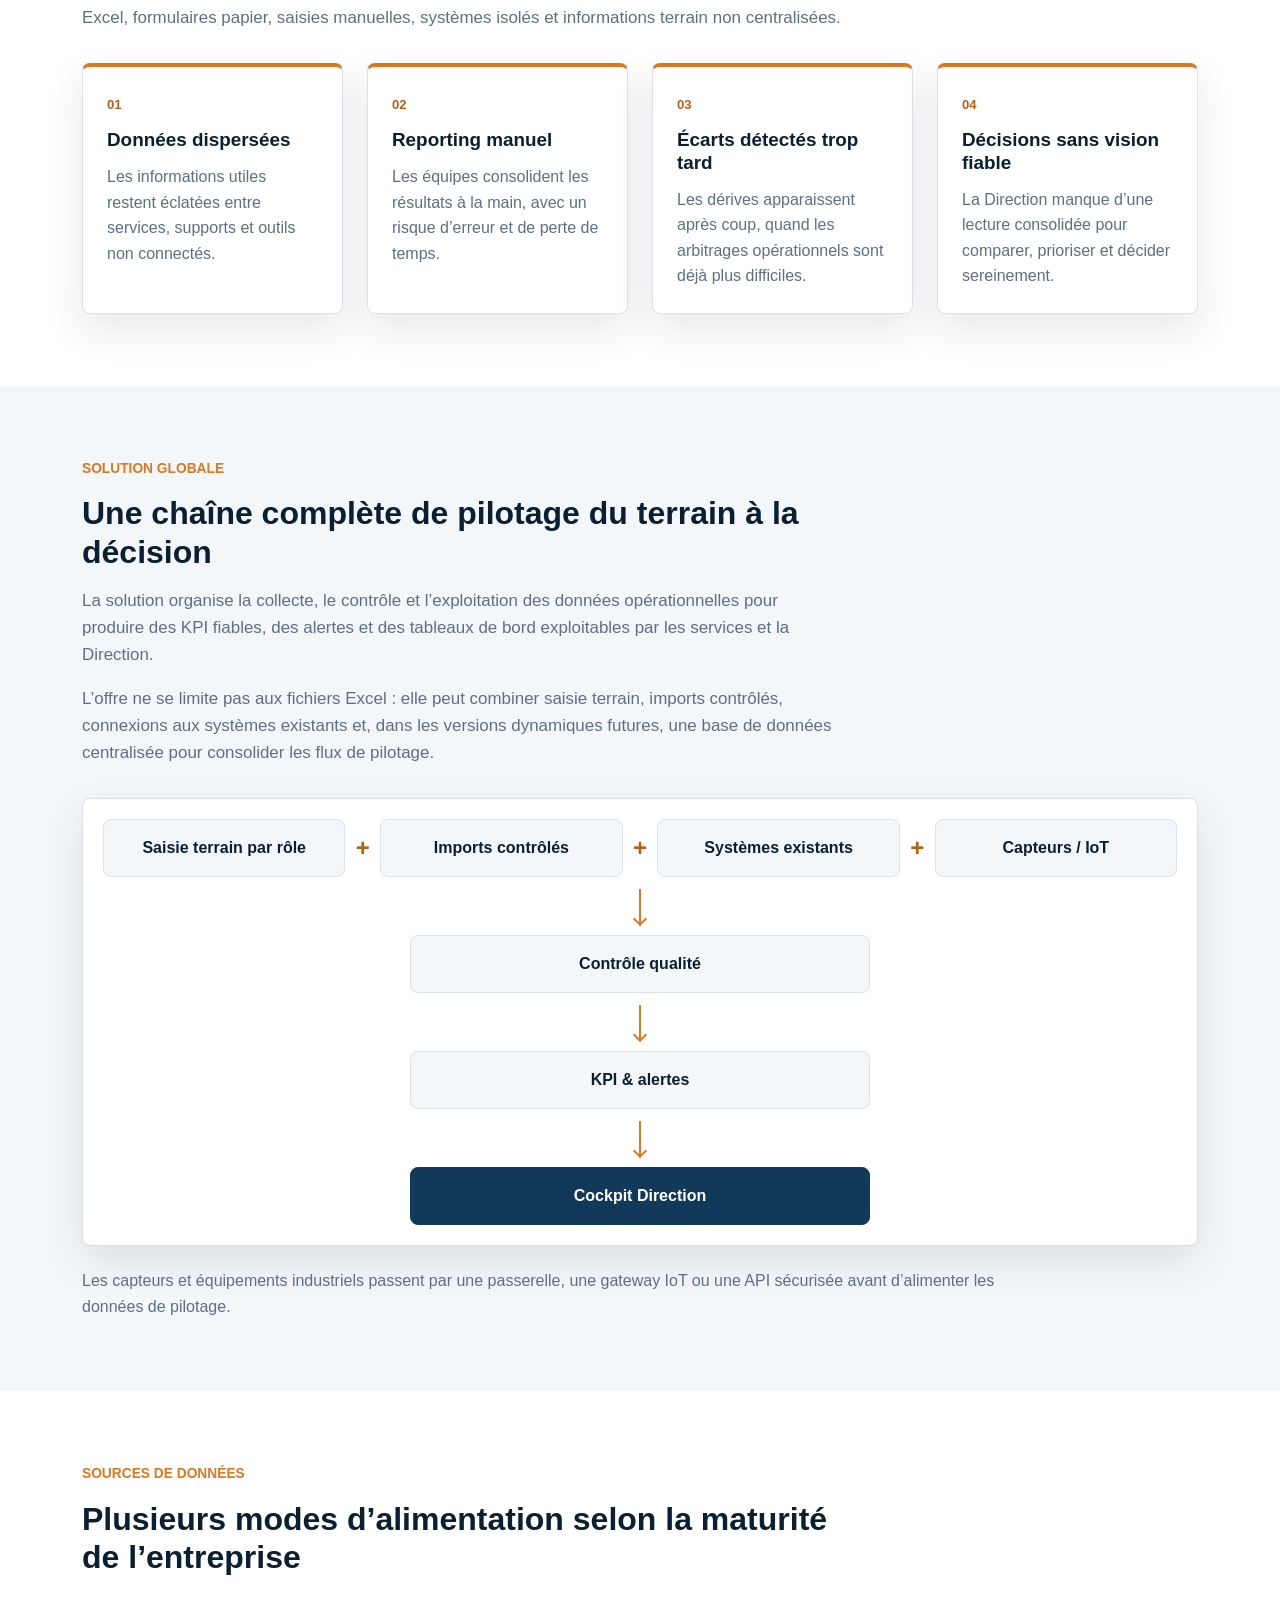
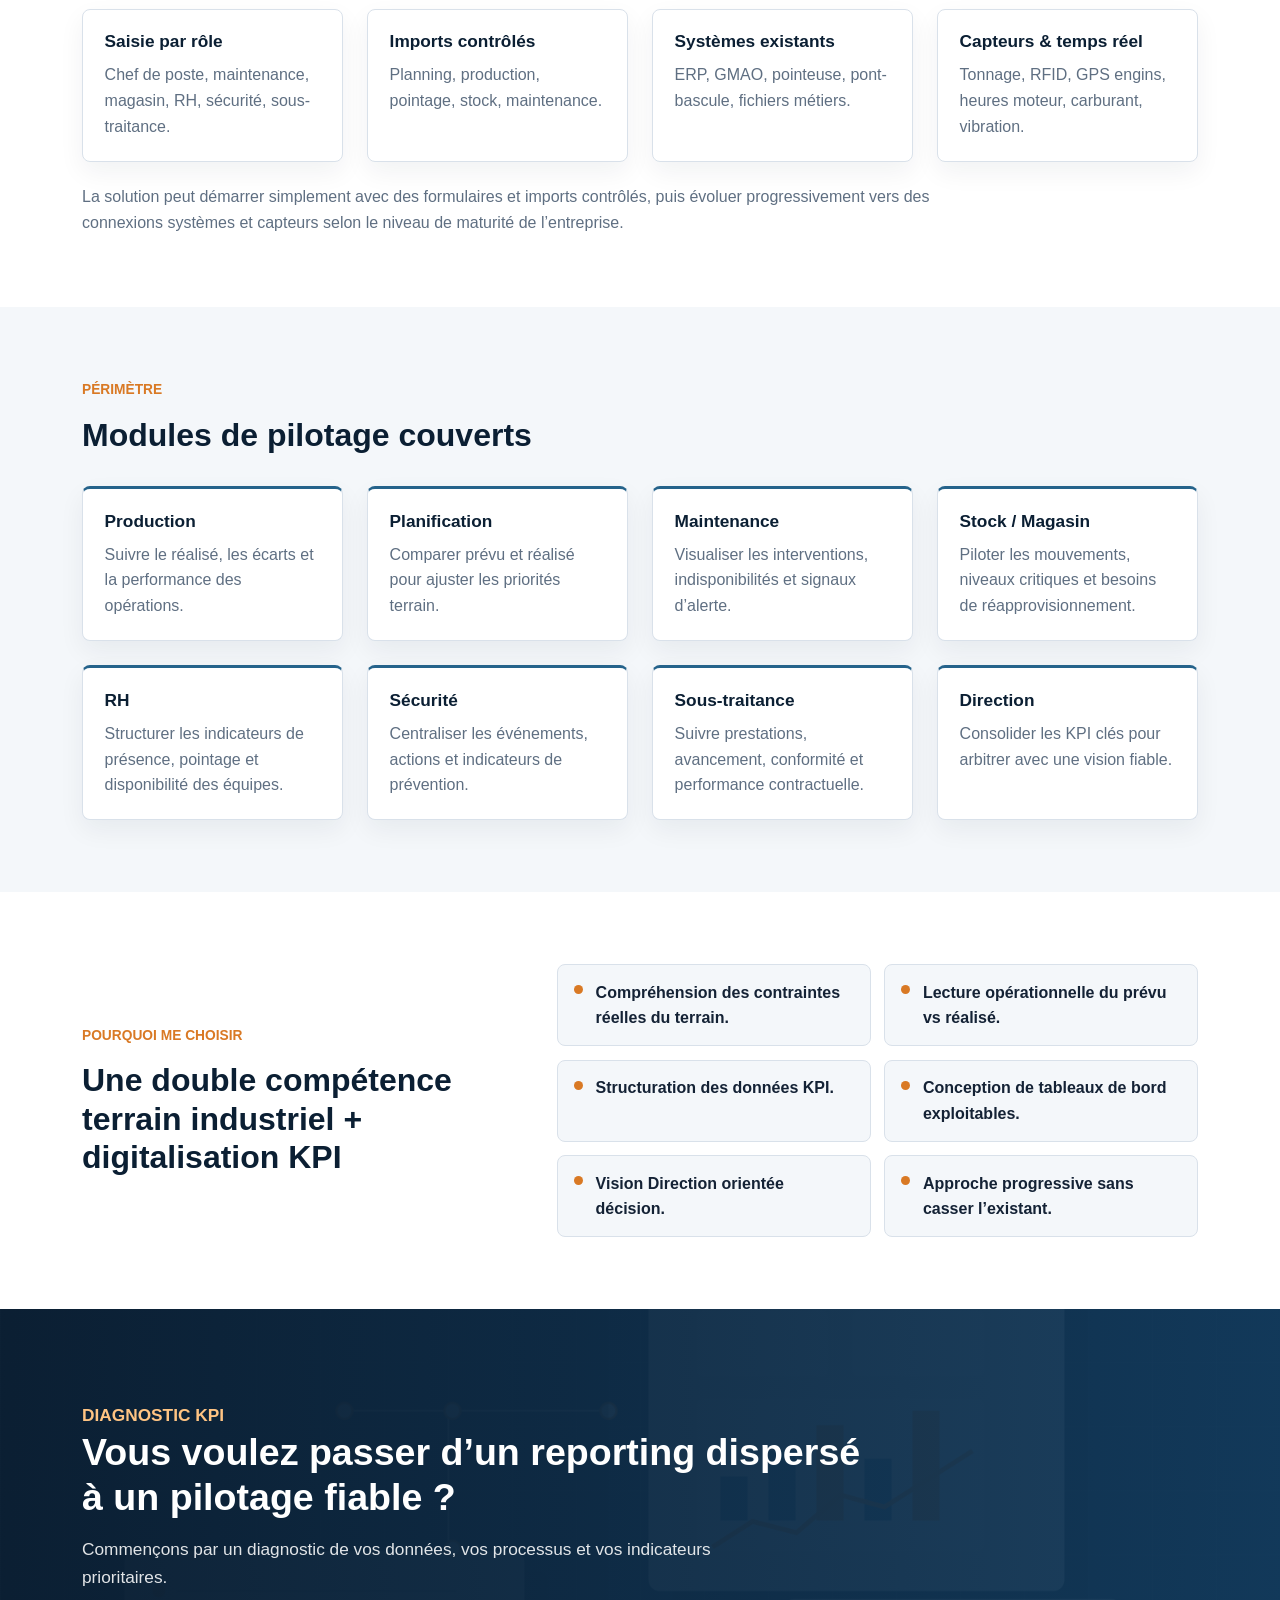
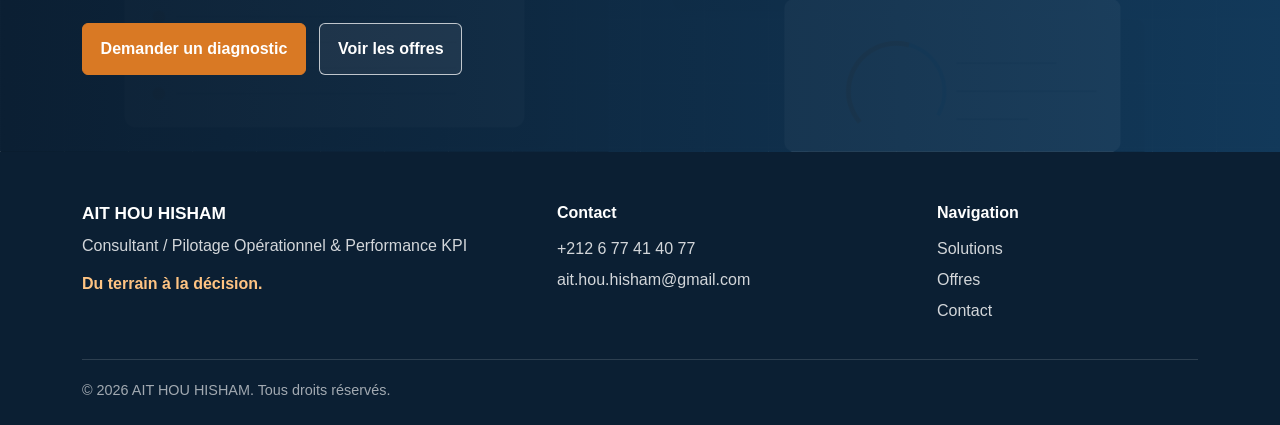
==== commit 73345ae9: "Lot visuel - Integration images demonstration anonymisees" ====
--- a/index.html
+++ b/index.html
@@ -71,6 +71,31 @@
       </div>
     </section>
 
+    <section class="demo-visual-section section-muted">
+      <div class="container">
+        <div class="row g-4 align-items-center">
+          <div class="col-lg-5">
+            <div class="demo-text-block">
+              <p class="section-kicker">Démonstration visuelle</p>
+              <h2>Aperçu visuel de la solution</h2>
+              <p>
+                Un cockpit opérationnel permet de rapprocher les données terrain, les KPI, les alertes et les décisions
+                dans une lecture claire pour les équipes et la Direction.
+              </p>
+            </div>
+          </div>
+          <div class="col-lg-7">
+            <figure class="demo-visual-card">
+              <div class="demo-visual-frame">
+                <img class="img-fluid demo-visual-img" src="assets/img/demo/hero-dashboard-mine.png" alt="Cockpit de pilotage opérationnel industriel — démonstration anonymisée" loading="lazy">
+              </div>
+              <figcaption class="demo-caption">Exemple visuel de cockpit opérationnel et pilotage industriel — démonstration anonymisée.</figcaption>
+            </figure>
+          </div>
+        </div>
+      </div>
+    </section>
+
     <section class="section-band problem-section">
       <div class="container">
         <div class="section-heading">
--- a/assets/css/style.css
+++ b/assets/css/style.css
@@ -276,6 +276,96 @@
   background: var(--color-light);
 }
 
+.demo-visual-section {
+  padding: 4.5rem 0;
+  background: var(--color-white);
+}
+
+.section-muted.demo-visual-section,
+.demo-visual-section.section-muted {
+  background: var(--color-light);
+}
+
+.demo-text-block {
+  max-width: 680px;
+}
+
+.demo-text-block h2 {
+  margin: 0;
+  color: var(--color-primary);
+  font-size: 2rem;
+  font-weight: 800;
+  line-height: 1.2;
+  letter-spacing: 0;
+}
+
+.demo-text-block p:not(.section-kicker) {
+  margin: 1rem 0 0;
+  color: var(--color-muted);
+  font-size: 1.06rem;
+}
+
+.demo-note {
+  display: inline-block;
+  padding: 0.75rem 0.9rem;
+  color: var(--color-primary) !important;
+  background: rgba(217, 121, 36, 0.08);
+  border-left: 4px solid var(--color-accent);
+  border-radius: 8px;
+  font-weight: 800;
+}
+
+.demo-visual-card {
+  margin: 0;
+  padding: 0.75rem;
+  background: var(--color-white);
+  border: 1px solid var(--color-border);
+  border-radius: 8px;
+  box-shadow: 0 18px 42px rgba(11, 31, 51, 0.12);
+}
+
+.demo-visual-card-dark {
+  background: var(--color-primary);
+  border-color: rgba(255, 255, 255, 0.14);
+}
+
+.demo-visual-frame {
+  overflow: hidden;
+  background: var(--color-primary);
+  border-radius: 6px;
+}
+
+.demo-visual-img {
+  display: block;
+  width: 100%;
+  border-radius: 6px;
+  transition: transform 0.25s ease, filter 0.25s ease;
+}
+
+.demo-visual-card:hover .demo-visual-img {
+  transform: scale(1.01);
+  filter: saturate(1.03);
+}
+
+.demo-caption {
+  margin: 0.75rem 0.25rem 0;
+  color: var(--color-muted);
+  font-size: 0.92rem;
+}
+
+.demo-visual-card-dark .demo-caption {
+  color: rgba(255, 255, 255, 0.78);
+}
+
+.section-premium-banner {
+  color: var(--color-white);
+  background:
+    linear-gradient(90deg, rgba(11, 31, 51, 0.98), rgba(18, 57, 90, 0.94)),
+    url("../img/hero-industrial-kpi.png");
+  background-size: cover;
+  background-position: center;
+}
+
 .section-heading {
   max-width: 760px;
   margin-bottom: 2rem;
@@ -495,6 +585,202 @@
   color: #ffc483;
 }
 
+.cta-panel {
+  display: flex;
+  align-items: center;
+  justify-content: space-between;
+  gap: 1.5rem;
+  padding: 2rem;
+  color: var(--color-white);
+  background:
+    linear-gradient(90deg, rgba(11, 31, 51, 0.98), rgba(18, 57, 90, 0.94)),
+    url("../img/hero-industrial-kpi.png");
+  background-size: cover;
+  background-position: center;
+  border-radius: 8px;
+  box-shadow: var(--shadow-soft);
+}
+
+.cta-panel h2 {
+  margin: 0;
+  font-size: 1.75rem;
+  font-weight: 800;
+  line-height: 1.2;
+  letter-spacing: 0;
+}
+
+.cta-panel p:not(.section-kicker) {
+  max-width: 760px;
+  margin: 0.85rem 0 0;
+  color: rgba(255, 255, 255, 0.86);
+}
+
+.cta-panel .section-kicker {
+  color: #ffc483;
+}
+
+.detail-card,
+.role-card {
+  height: 100%;
+  padding: 1.5rem;
+  background: var(--color-white);
+  border: 1px solid var(--color-border);
+  border-radius: 8px;
+  box-shadow: 0 10px 26px rgba(11, 31, 51, 0.06);
+}
+
+.detail-card {
+  border-top: 4px solid var(--color-accent);
+}
+
+.detail-card h3,
+.role-card h3 {
+  margin: 0 0 1rem;
+  color: var(--color-primary);
+  font-size: 1.22rem;
+  font-weight: 800;
+  letter-spacing: 0;
+}
+
+.detail-list {
+  display: grid;
+  gap: 0.95rem;
+  margin: 0;
+}
+
+.detail-list div {
+  padding-top: 0.95rem;
+  border-top: 1px solid var(--color-border);
+}
+
+.detail-list div:first-child {
+  padding-top: 0;
+  border-top: 0;
+}
+
+.detail-list dt {
+  color: var(--color-primary);
+  font-size: 0.82rem;
+  font-weight: 800;
+  text-transform: uppercase;
+}
+
+.detail-list dd {
+  margin: 0.25rem 0 0;
+  color: var(--color-muted);
+}
+
+.role-card {
+  border-left: 4px solid var(--color-primary-muted);
+}
+
+.role-card p {
+  margin: 0 0 1rem;
+  color: var(--color-muted);
+}
+
+.compact-list {
+  display: grid;
+  gap: 0.4rem;
+  margin: 0;
+  padding: 0;
+  list-style: none;
+}
+
+.compact-list li {
+  position: relative;
+  padding-left: 1.15rem;
+  color: var(--color-text);
+  font-weight: 700;
+}
+
+.compact-list li::before {
+  content: "";
+  position: absolute;
+  left: 0;
+  top: 0.62rem;
+  width: 7px;
+  height: 7px;
+  background: var(--color-accent);
+  border-radius: 50%;
+}
+
+.architecture-stack {
+  max-width: 620px;
+  padding: 1.25rem;
+  background: var(--color-white);
+  border: 1px solid var(--color-border);
+  border-radius: 8px;
+  box-shadow: var(--shadow-soft);
+}
+
+.architecture-step {
+  min-height: 58px;
+  display: flex;
+  align-items: center;
+  justify-content: center;
+  padding: 0.85rem 1rem;
+  color: var(--color-primary);
+  background: var(--color-light);
+  border: 1px solid var(--color-border);
+  border-radius: 8px;
+  font-weight: 800;
+  text-align: center;
+}
+
+.architecture-step-primary {
+  color: var(--color-white);
+  background: var(--color-primary-soft);
+  border-color: var(--color-primary-soft);
+}
+
+.architecture-arrow {
+  width: 2px;
+  height: 34px;
+  margin: 0.75rem auto;
+  background: var(--color-accent);
+  position: relative;
+}
+
+.architecture-arrow::after {
+  content: "";
+  position: absolute;
+  left: 50%;
+  bottom: -1px;
+  width: 10px;
+  height: 10px;
+  border-right: 2px solid var(--color-accent);
+  border-bottom: 2px solid var(--color-accent);
+  transform: translateX(-50%) rotate(45deg);
+}
+
+.sensor-grid {
+  display: grid;
+  grid-template-columns: repeat(5, minmax(0, 1fr));
+  gap: 0.85rem;
+}
+
+.sensor-grid span {
+  min-height: 54px;
+  display: flex;
+  align-items: center;
+  justify-content: center;
+  padding: 0.75rem;
+  color: var(--color-primary);
+  background: var(--color-white);
+  border: 1px solid var(--color-border);
+  border-radius: 8px;
+  box-shadow: 0 8px 20px rgba(11, 31, 51, 0.05);
+  font-weight: 800;
+  text-align: center;
+}
+
+.large-copy {
+  margin: 0 0 1.2rem;
+  color: var(--color-muted);
+  font-size: 1.06rem;
+}
+
 .page-hero {
   min-height: 420px;
   display: flex;
@@ -517,6 +803,483 @@
   font-size: 1.12rem;
 }
 
+.page-hero-copy {
+  max-width: 860px;
+  margin: 1rem 0 0;
+  color: var(--color-muted);
+  font-size: 1.02rem;
+}
+
+.progressive-steps {
+  display: grid;
+  grid-template-columns: repeat(5, minmax(0, 1fr));
+  gap: 0.9rem;
+}
+
+.process-step {
+  min-height: 100%;
+  padding: 1.2rem;
+  background: var(--color-white);
+  border: 1px solid var(--color-border);
+  border-top: 4px solid var(--color-accent);
+  border-radius: 8px;
+  box-shadow: 0 10px 26px rgba(11, 31, 51, 0.06);
+}
+
+.process-step span {
+  display: inline-block;
+  margin-bottom: 0.75rem;
+  color: var(--color-accent-dark);
+  font-size: 0.82rem;
+  font-weight: 800;
+}
+
+.process-step h3 {
+  margin: 0 0 0.55rem;
+  color: var(--color-primary);
+  font-size: 1.05rem;
+  font-weight: 800;
+  line-height: 1.25;
+}
+
+.process-step p {
+  margin: 0;
+  color: var(--color-muted);
+}
+
+.offer-card {
+  height: 100%;
+  display: flex;
+  flex-direction: column;
+  padding: 1.5rem;
+  background: var(--color-white);
+  border: 1px solid var(--color-border);
+  border-radius: 8px;
+  box-shadow: 0 10px 26px rgba(11, 31, 51, 0.06);
+}
+
+.offer-card-primary {
+  border-color: rgba(217, 121, 36, 0.48);
+  box-shadow: 0 16px 34px rgba(11, 31, 51, 0.1);
+}
+
+.offer-card-header {
+  padding-bottom: 1rem;
+  border-bottom: 1px solid var(--color-border);
+}
+
+.offer-card-header span {
+  display: inline-block;
+  margin-bottom: 0.5rem;
+  color: var(--color-accent-dark);
+  font-size: 0.82rem;
+  font-weight: 800;
+  text-transform: uppercase;
+}
+
+.offer-card-header h3 {
+  margin: 0;
+  color: var(--color-primary);
+  font-size: 1.28rem;
+  font-weight: 800;
+  line-height: 1.2;
+}
+
+.offer-objective {
+  margin: 1rem 0;
+  color: var(--color-muted);
+}
+
+.offer-body {
+  flex: 1;
+}
+
+.offer-body h4 {
+  margin: 0 0 0.7rem;
+  color: var(--color-primary);
+  font-size: 0.86rem;
+  font-weight: 800;
+  text-transform: uppercase;
+}
+
+.offer-deliverable {
+  margin: 1rem 0 0;
+  padding: 0.9rem;
+  color: var(--color-primary);
+  background: var(--color-light);
+  border: 1px solid var(--color-border);
+  border-radius: 8px;
+}
+
+.choice-table-wrap {
+  border: 1px solid var(--color-border);
+  border-radius: 8px;
+  box-shadow: var(--shadow-soft);
+}
+
+.choice-table {
+  margin: 0;
+  min-width: 680px;
+  background: var(--color-white);
+}
+
+.choice-table thead th {
+  color: var(--color-white);
+  background: var(--color-primary);
+  border-color: rgba(255, 255, 255, 0.12);
+  font-weight: 800;
+}
+
+.choice-table tbody td {
+  color: var(--color-text);
+  border-color: var(--color-border);
+}
+
+.choice-table tbody td:last-child {
+  color: var(--color-primary);
+  font-weight: 800;
+}
+
+.cta-actions {
+  display: flex;
+  flex-wrap: wrap;
+  gap: 0.85rem;
+  justify-content: flex-end;
+}
+
+.method-grid {
+  display: grid;
+  grid-template-columns: repeat(4, minmax(0, 1fr));
+  gap: 1rem;
+}
+
+.method-step {
+  position: relative;
+  min-height: 100%;
+  padding: 1.35rem;
+  background: var(--color-white);
+  border: 1px solid var(--color-border);
+  border-radius: 8px;
+  box-shadow: 0 10px 26px rgba(11, 31, 51, 0.06);
+}
+
+.method-step::before {
+  content: "";
+  position: absolute;
+  top: 0;
+  left: 0;
+  width: 100%;
+  height: 4px;
+  background: var(--color-accent);
+  border-radius: 8px 8px 0 0;
+}
+
+.method-step span {
+  display: inline-block;
+  margin-bottom: 0.75rem;
+  color: var(--color-accent-dark);
+  font-size: 0.82rem;
+  font-weight: 800;
+  text-transform: uppercase;
+}
+
+.method-step h3 {
+  margin: 0 0 0.7rem;
+  color: var(--color-primary);
+  font-size: 1.1rem;
+  font-weight: 800;
+  line-height: 1.25;
+  letter-spacing: 0;
+}
+
+.method-step p {
+  margin: 0;
+  color: var(--color-muted);
+}
+
+.deliverable-card {
+  height: 100%;
+  padding: 1.25rem;
+  background: var(--color-white);
+  border: 1px solid var(--color-border);
+  border-left: 4px solid var(--color-primary-muted);
+  border-radius: 8px;
+  box-shadow: 0 10px 26px rgba(11, 31, 51, 0.06);
+}
+
+.deliverable-card h3 {
+  margin: 0 0 0.65rem;
+  color: var(--color-primary);
+  font-size: 1.04rem;
+  font-weight: 800;
+  line-height: 1.25;
+}
+
+.deliverable-card p {
+  margin: 0;
+  color: var(--color-muted);
+}
+
+.profile-panel,
+.contact-panel {
+  display: grid;
+  grid-template-columns: minmax(0, 1.55fr) minmax(280px, 0.75fr);
+  gap: 2rem;
+  align-items: stretch;
+}
+
+.profile-identity,
+.profile-summary,
+.contact-panel > div {
+  padding: 1.7rem;
+  background: var(--color-white);
+  border: 1px solid var(--color-border);
+  border-radius: 8px;
+  box-shadow: 0 10px 26px rgba(11, 31, 51, 0.06);
+}
+
+.profile-identity h2,
+.contact-panel h2 {
+  margin: 0;
+  color: var(--color-primary);
+  font-size: 2rem;
+  font-weight: 800;
+  line-height: 1.2;
+}
+
+.profile-identity p:not(.section-kicker),
+.contact-role {
+  margin: 1rem 0 0;
+  color: var(--color-muted);
+}
+
+.profile-summary {
+  color: var(--color-white);
+  background:
+    linear-gradient(135deg, rgba(11, 31, 51, 0.98), rgba(18, 57, 90, 0.94)),
+    url("../img/hero-industrial-kpi.png");
+  background-size: cover;
+  background-position: center;
+}
+
+.profile-name {
+  margin: 0;
+  color: var(--color-white);
+  font-size: 1.5rem;
+  font-weight: 800;
+  line-height: 1.2;
+}
+
+.profile-title {
+  margin: 0.75rem 0 0;
+  color: rgba(255, 255, 255, 0.88);
+  font-weight: 700;
+}
+
+.profile-slogan {
+  margin: 1.25rem 0 0;
+  color: #ffc483;
+  font-weight: 800;
+}
+
+.competence-card {
+  height: 100%;
+  padding: 1.5rem;
+  background: var(--color-white);
+  border: 1px solid var(--color-border);
+  border-left: 4px solid var(--color-primary-muted);
+  border-radius: 8px;
+  box-shadow: 0 10px 26px rgba(11, 31, 51, 0.06);
+}
+
+.competence-card-accent {
+  border-left-color: var(--color-accent);
+}
+
+.competence-card h3 {
+  margin: 0 0 1rem;
+  color: var(--color-primary);
+  font-size: 1.35rem;
+  font-weight: 800;
+}
+
+.vision-panel {
+  max-width: 900px;
+  padding: 2rem;
+  background: var(--color-white);
+  border: 1px solid var(--color-border);
+  border-radius: 8px;
+  box-shadow: var(--shadow-soft);
+}
+
+.vision-panel h2 {
+  margin: 0;
+  color: var(--color-primary);
+  font-size: 2rem;
+  font-weight: 800;
+}
+
+.vision-panel p:not(.section-kicker) {
+  margin: 1rem 0 0;
+  color: var(--color-muted);
+  font-size: 1.06rem;
+}
+
+.vision-quote {
+  padding: 1rem 1.2rem;
+  color: var(--color-primary) !important;
+  background: var(--color-light);
+  border-left: 4px solid var(--color-accent);
+  border-radius: 8px;
+  font-weight: 800;
+}
+
+.domain-tags {
+  display: flex;
+  flex-wrap: wrap;
+  gap: 0.85rem;
+}
+
+.domain-tags span {
+  display: inline-flex;
+  align-items: center;
+  min-height: 44px;
+  padding: 0.65rem 0.9rem;
+  color: var(--color-primary);
+  background: var(--color-white);
+  border: 1px solid var(--color-border);
+  border-left: 4px solid var(--color-accent);
+  border-radius: 8px;
+  box-shadow: 0 8px 20px rgba(11, 31, 51, 0.05);
+  font-weight: 800;
+}
+
+.contact-panel {
+  align-items: center;
+}
+
+.contact-list {
+  display: grid;
+  gap: 0.55rem;
+  margin: 1.1rem 0 0;
+  padding: 0;
+  list-style: none;
+}
+
+.contact-list a {
+  color: var(--color-primary-soft);
+  text-decoration: none;
+  font-weight: 800;
+}
+
+.contact-list a:hover,
+.contact-list a:focus {
+  color: var(--color-accent-dark);
+}
+
+.diagnostic-panel,
+.contact-form,
+.direct-contact-card,
+.confidentiality-panel {
+  height: 100%;
+  padding: 1.5rem;
+  background: var(--color-white);
+  border: 1px solid var(--color-border);
+  border-radius: 8px;
+  box-shadow: 0 10px 26px rgba(11, 31, 51, 0.06);
+}
+
+.diagnostic-panel {
+  border-left: 4px solid var(--color-primary-muted);
+}
+
+.diagnostic-panel h2,
+.form-heading h2,
+.confidentiality-panel h2 {
+  margin: 0;
+  color: var(--color-primary);
+  font-size: 1.75rem;
+  font-weight: 800;
+  line-height: 1.2;
+}
+
+.diagnostic-panel p:not(.section-kicker),
+.form-heading p,
+.confidentiality-panel p {
+  margin: 1rem 0;
+  color: var(--color-muted);
+}
+
+.contact-form {
+  border-top: 4px solid var(--color-accent);
+}
+
+.form-heading {
+  margin-bottom: 1.25rem;
+}
+
+.contact-form .form-label {
+  color: var(--color-primary);
+  font-weight: 800;
+}
+
+.contact-form .form-control,
+.contact-form .form-select {
+  min-height: 46px;
+  color: var(--color-text);
+  border-color: var(--color-border);
+  border-radius: 8px;
+}
+
+.contact-form textarea.form-control {
+  min-height: 150px;
+}
+
+.contact-form .form-control:focus,
+.contact-form .form-select:focus {
+  border-color: var(--color-accent);
+  box-shadow: 0 0 0 0.2rem rgba(217, 121, 36, 0.14);
+}
+
+.form-actions {
+  display: flex;
+  flex-wrap: wrap;
+  gap: 0.85rem;
+  margin-top: 1.5rem;
+}
+
+.direct-contact-card {
+  border-top: 4px solid var(--color-accent);
+}
+
+.direct-contact-card h3 {
+  margin: 0 0 0.75rem;
+  color: var(--color-primary);
+  font-size: 1.14rem;
+  font-weight: 800;
+}
+
+.direct-contact-card p {
+  margin: 0;
+  color: var(--color-muted);
+}
+
+.direct-contact-card a:not(.btn) {
+  color: var(--color-primary-soft);
+  font-weight: 800;
+  text-decoration: none;
+}
+
+.direct-contact-card a:not(.btn):hover,
+.direct-contact-card a:not(.btn):focus {
+  color: var(--color-accent-dark);
+}
+
+.confidentiality-panel {
+  max-width: 920px;
+  border-left: 4px solid var(--color-accent);
+}
+
 .site-footer {
   color: rgba(255, 255, 255, 0.82);
   background: var(--color-primary);
@@ -607,6 +1370,40 @@
   .chain-plus {
     transform: rotate(90deg);
   }
+
+  .cta-panel {
+    flex-direction: column;
+    align-items: flex-start;
+  }
+
+  .architecture-stack {
+    max-width: 100%;
+  }
+
+  .sensor-grid {
+    grid-template-columns: repeat(2, minmax(0, 1fr));
+  }
+
+  .progressive-steps {
+    grid-template-columns: repeat(2, minmax(0, 1fr));
+  }
+
+  .method-grid {
+    grid-template-columns: repeat(2, minmax(0, 1fr));
+  }
+
+  .profile-panel,
+  .contact-panel {
+    grid-template-columns: 1fr;
+  }
+
+  .demo-text-block {
+    max-width: 100%;
+  }
+
+  .cta-actions {
+    justify-content: flex-start;
+  }
 }
 
 @media (max-width: 575.98px) {
@@ -624,7 +1421,30 @@
     background-position: center;
   }
 
+  .page-hero .container,
+  .section-band .container,
+  .demo-visual-section .container,
+  .final-cta .container {
+    width: calc(100vw - 24px);
+    width: calc(100dvw - 24px);
+    max-width: calc(100vw - 24px);
+    max-width: calc(100dvw - 24px);
+    padding-right: 0;
+    padding-left: 0;
+  }
+
   .hero-content {
+    width: 100%;
+    max-width: 390px;
+    max-width: min(390px, calc(100dvw - 24px));
+  }
+
+  .hero-section h1,
+  .hero-subtitle,
+  .hero-text,
+  .hero-actions,
+  .hero-indicators {
+    width: 100%;
     max-width: 100%;
   }
 
@@ -634,6 +1454,7 @@
 
   .hero-subtitle {
     font-size: 1.08rem;
+    overflow-wrap: anywhere;
   }
 
   .hero-subtitle span {
@@ -654,10 +1475,13 @@
 
   .btn {
     width: 100%;
+    min-width: 0;
+    white-space: normal;
   }
 
   .section-band,
-  .page-hero {
+  .page-hero,
+  .demo-visual-section {
     padding: 3.4rem 0;
   }
 
@@ -665,10 +1489,46 @@
     font-size: 2.15rem;
   }
 
+  .page-hero h1,
+  .page-intro,
+  .page-hero-copy,
+  .section-heading,
+  .demo-text-block,
+  .large-copy,
+  .section-note {
+    width: 100%;
+    max-width: 390px;
+    max-width: min(390px, calc(100dvw - 24px));
+    overflow-wrap: break-word;
+  }
+
+  .section-heading h2,
+  .section-heading > p:not(.section-kicker),
+  .demo-text-block h2,
+  .demo-text-block p:not(.section-kicker) {
+    max-width: 100%;
+    overflow-wrap: break-word;
+  }
+
   .section-heading h2 {
     font-size: 1.65rem;
   }
 
+  .demo-text-block h2 {
+    font-size: 1.65rem;
+  }
+
+  .demo-text-block p:not(.section-kicker) {
+    font-size: 1rem;
+  }
+
+  .demo-visual-card {
+    width: 100%;
+    max-width: 390px;
+    max-width: min(390px, calc(100dvw - 24px));
+    padding: 0.55rem;
+  }
+
   .hero-indicator {
     width: 100%;
   }
@@ -688,4 +1548,81 @@
   .final-cta h2 {
     font-size: 1.85rem;
   }
-}
+
+  .cta-panel {
+    padding: 1.35rem;
+  }
+
+  .cta-panel h2 {
+    font-size: 1.45rem;
+  }
+
+  .detail-card,
+  .role-card {
+    padding: 1.25rem;
+  }
+
+  .sensor-grid {
+    grid-template-columns: 1fr;
+  }
+
+  .page-hero-copy {
+    font-size: 1rem;
+  }
+
+  .progressive-steps {
+    grid-template-columns: 1fr;
+  }
+
+  .offer-card {
+    padding: 1.25rem;
+  }
+
+  .choice-table {
+    min-width: 620px;
+  }
+
+  .cta-actions {
+    width: 100%;
+    flex-direction: column;
+  }
+
+  .method-grid {
+    grid-template-columns: 1fr;
+  }
+
+  .method-step,
+  .deliverable-card {
+    padding: 1.2rem;
+  }
+
+  .profile-identity,
+  .profile-summary,
+  .contact-panel > div,
+  .competence-card,
+  .vision-panel,
+  .diagnostic-panel,
+  .contact-form,
+  .direct-contact-card,
+  .confidentiality-panel {
+    padding: 1.25rem;
+  }
+
+  .profile-identity h2,
+  .contact-panel h2,
+  .vision-panel h2,
+  .diagnostic-panel h2,
+  .form-heading h2,
+  .confidentiality-panel h2 {
+    font-size: 1.55rem;
+  }
+
+  .domain-tags {
+    display: grid;
+    grid-template-columns: 1fr;
+  }
+
+  .form-actions {
+    flex-direction: column;
+  }
+}
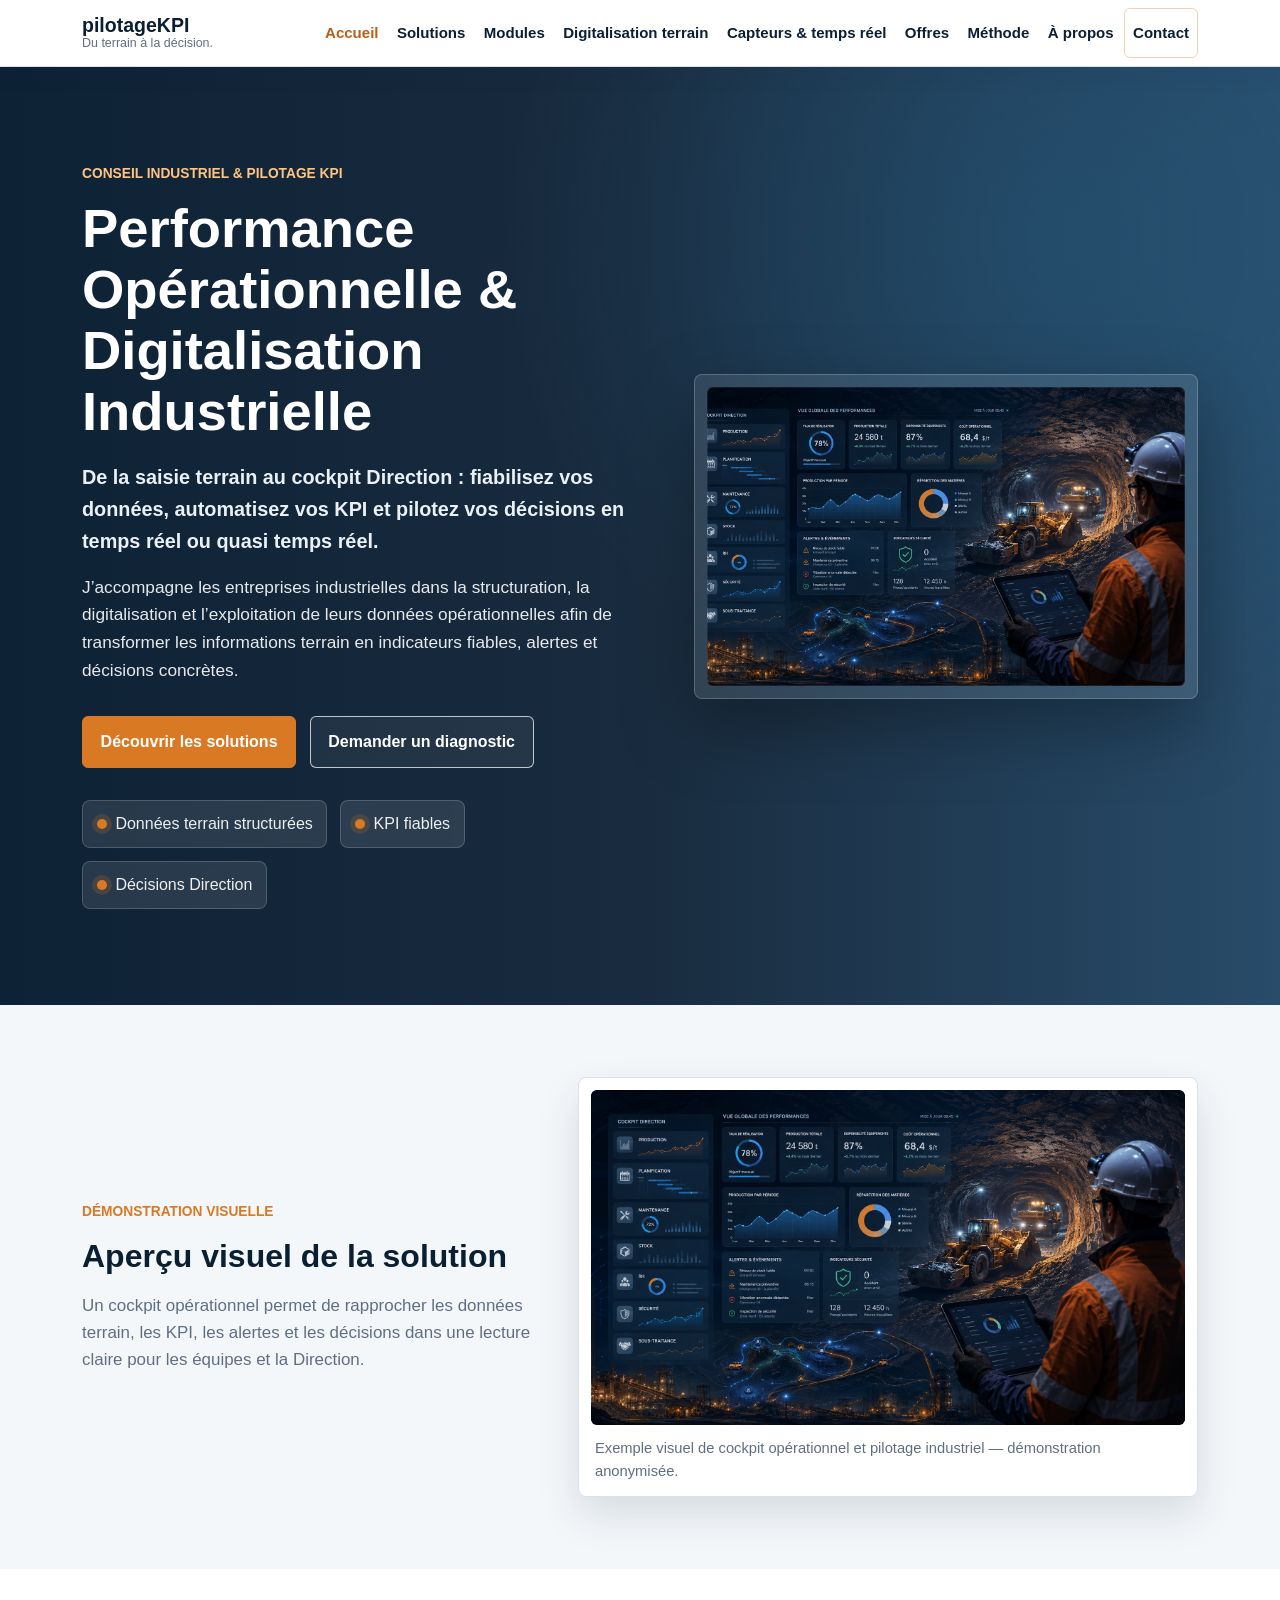
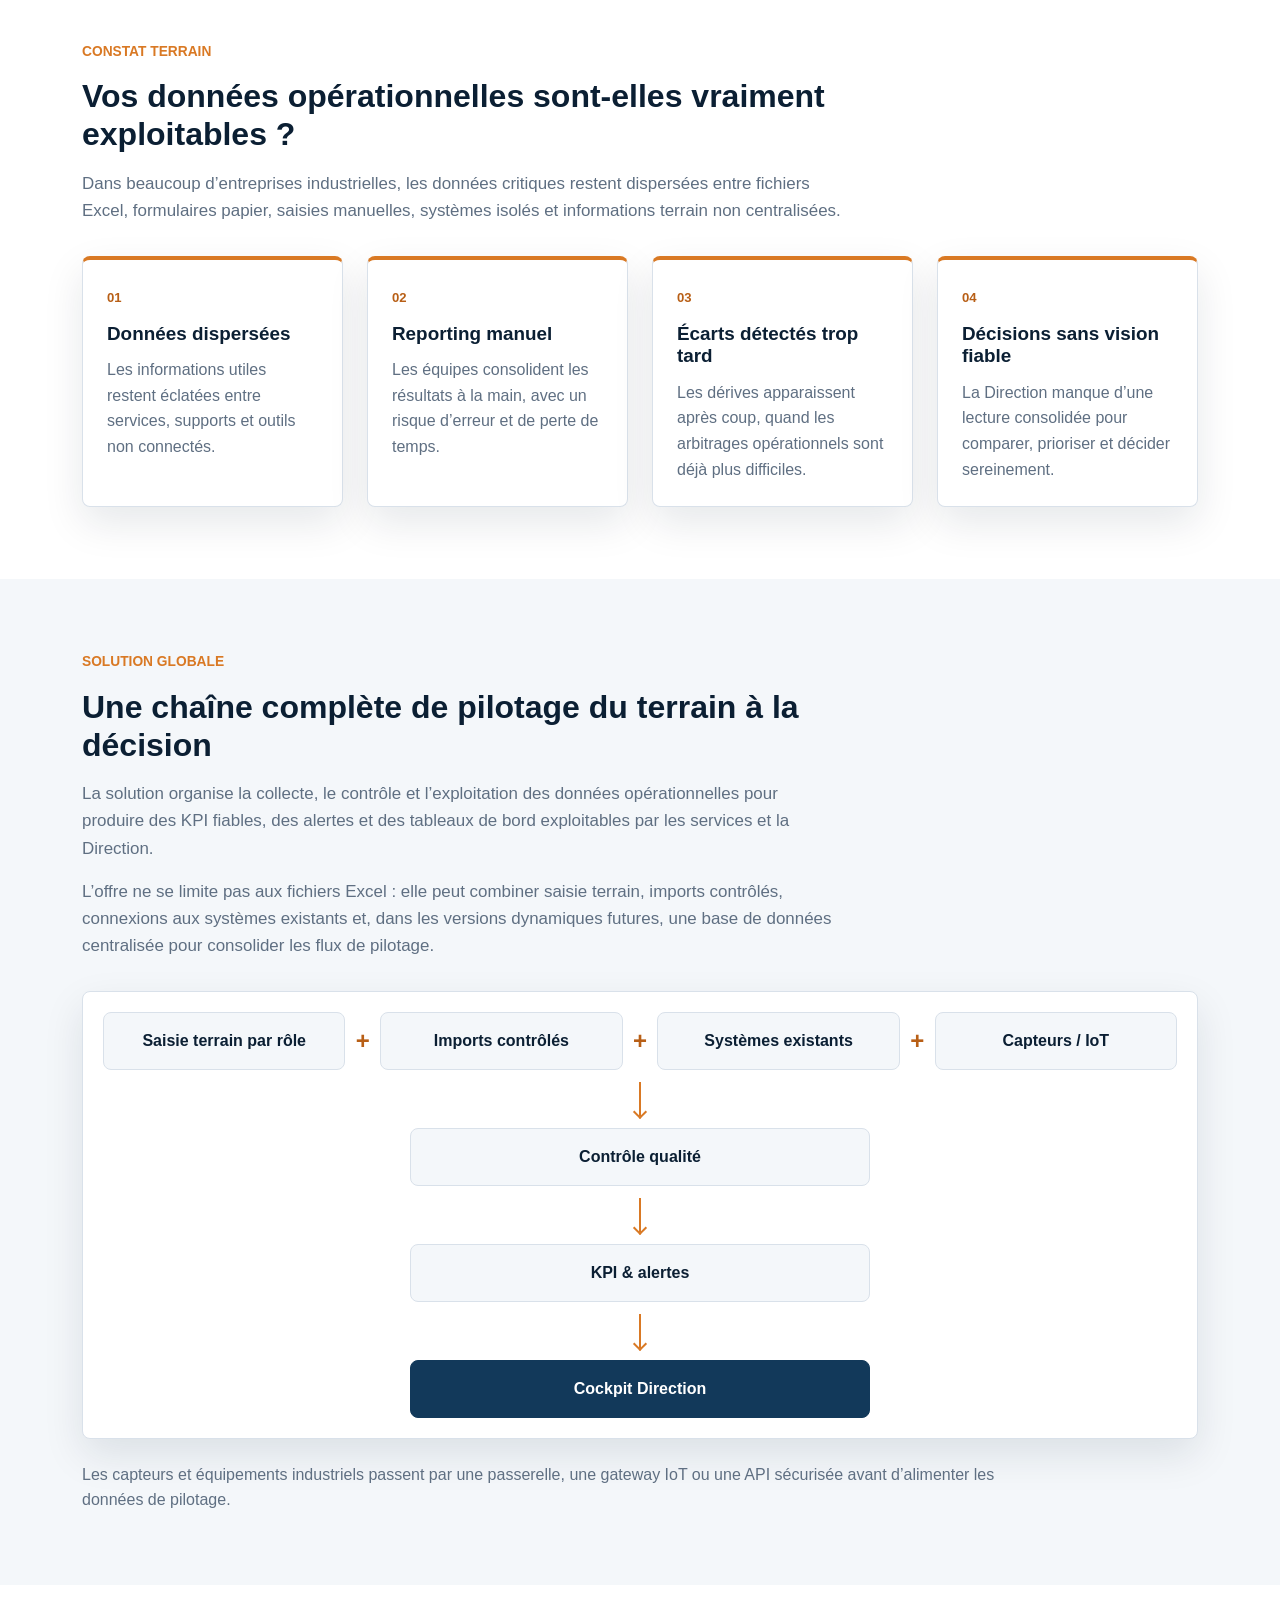
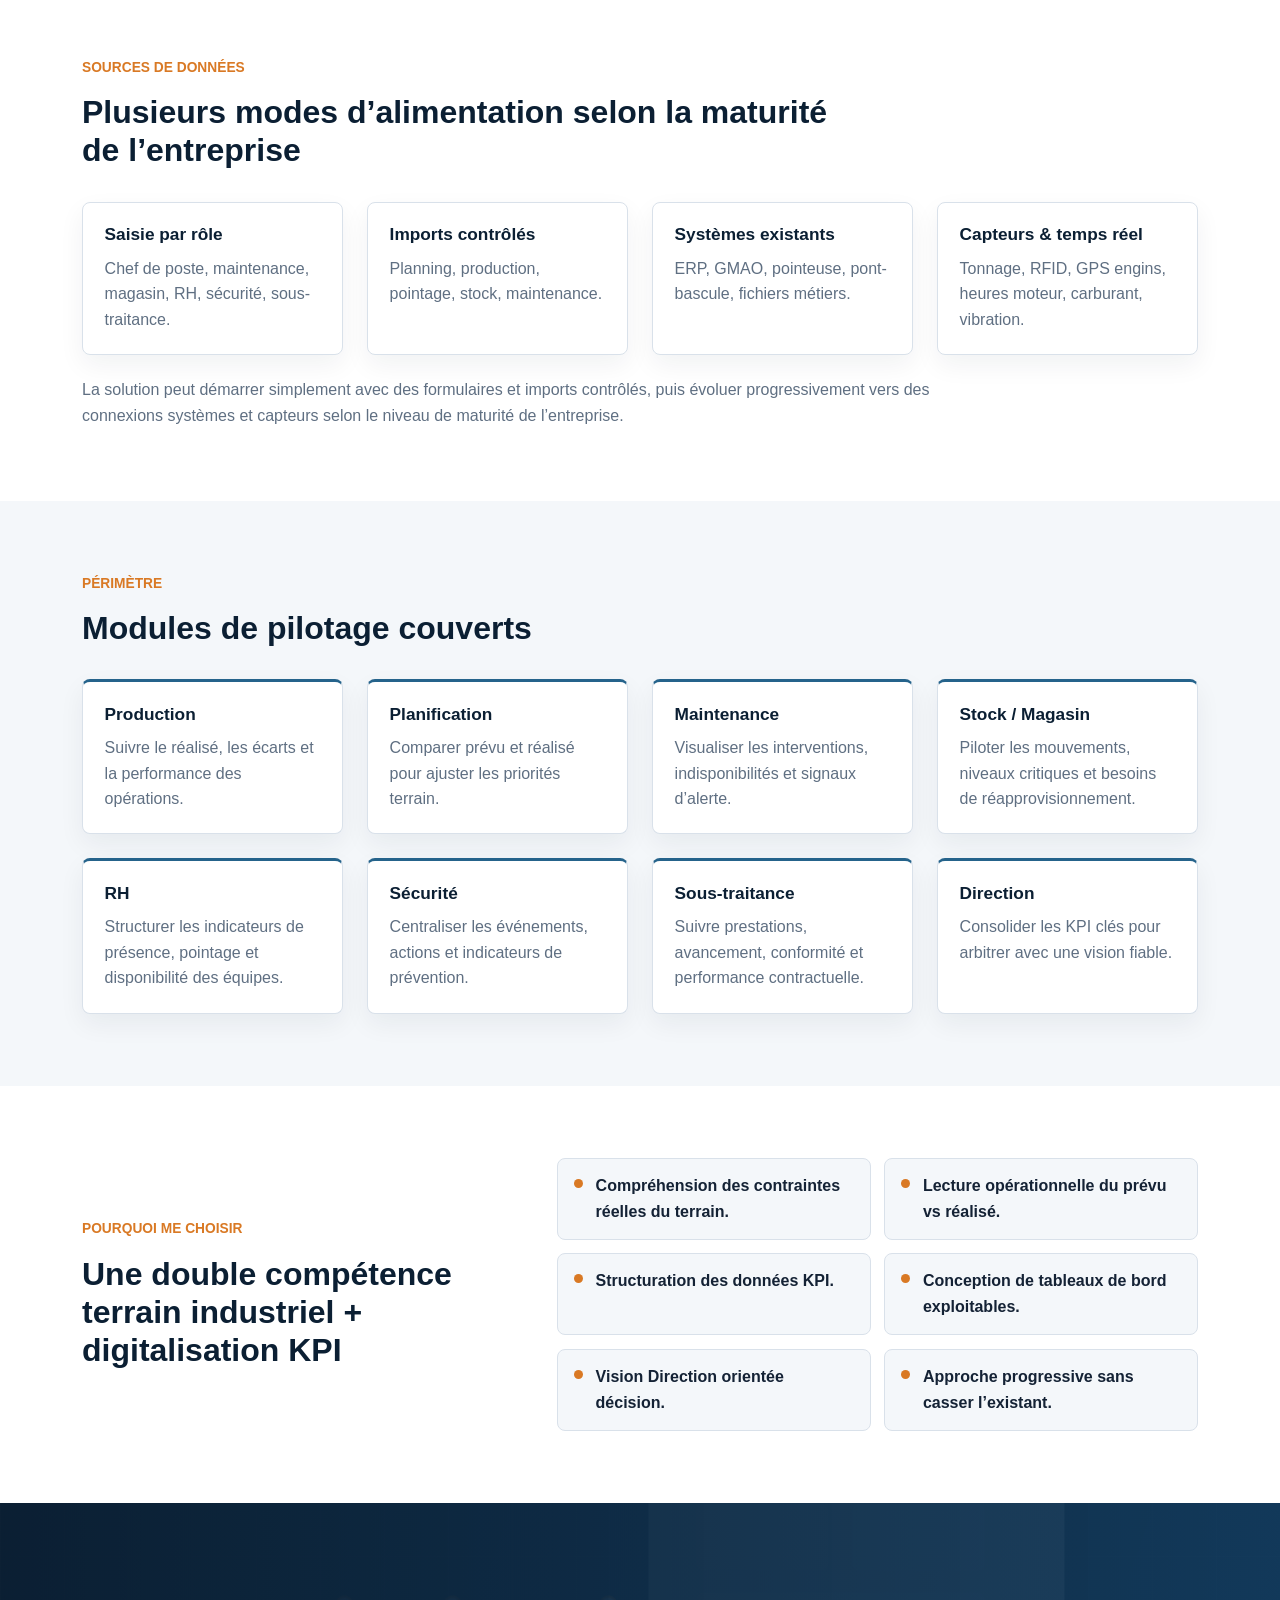
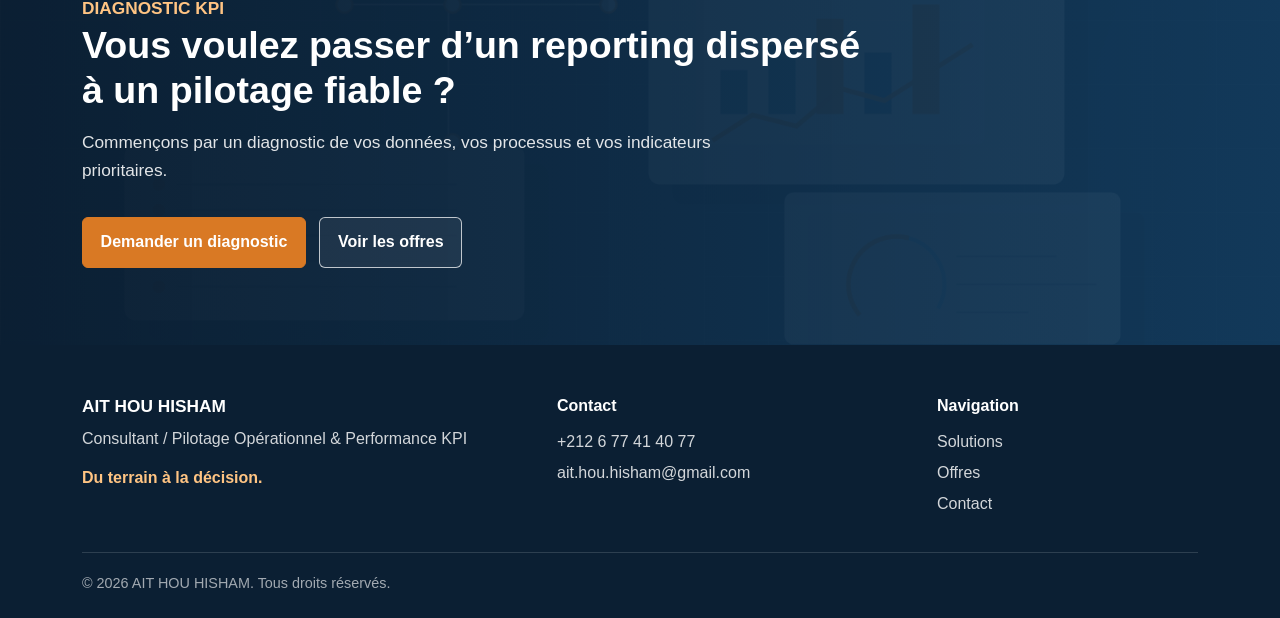
==== commit 649dc226: "Lot 7.5 - Hero premium avec visuel demonstration" ====
--- a/index.html
+++ b/index.html
@@ -37,36 +37,43 @@
   </nav>
 
   <main id="contenu" class="site-main">
-    <section class="hero-section">
-      <div class="container">
-        <div class="hero-content">
-          <p class="section-kicker">Conseil industriel & pilotage KPI</p>
-          <h1>Performance Opérationnelle & Digitalisation Industrielle</h1>
-          <p class="hero-subtitle">
-            <span>De la saisie terrain au cockpit Direction :</span>
-            <span>fiabilisez vos données, automatisez vos KPI et pilotez vos décisions en temps réel ou quasi temps réel.</span>
-          </p>
-          <p class="hero-text">
-            J’accompagne les entreprises industrielles dans la structuration, la digitalisation et l’exploitation de leurs données opérationnelles afin de transformer les informations terrain en indicateurs fiables, alertes et décisions concrètes.
-          </p>
-          <div class="hero-actions" aria-label="Actions principales">
-            <a class="btn btn-accent" href="solutions.html">Découvrir les solutions</a>
-            <a class="btn btn-light-outline" href="contact.html">Demander un diagnostic</a>
-          </div>
-          <div class="hero-indicators" aria-label="Indicateurs de positionnement">
-            <div class="hero-indicator">
-              <span class="indicator-mark" aria-hidden="true"></span>
-              <span>Données terrain structurées</span>
-            </div>
-            <div class="hero-indicator">
-              <span class="indicator-mark" aria-hidden="true"></span>
-              <span>KPI fiables</span>
-            </div>
-            <div class="hero-indicator">
-              <span class="indicator-mark" aria-hidden="true"></span>
-              <span>Décisions Direction</span>
-            </div>
-          </div>
+    <section class="hero-section hero-section-with-visual">
+      <div class="container">
+        <div class="hero-layout">
+          <div class="hero-content">
+            <p class="section-kicker">Conseil industriel & pilotage KPI</p>
+            <h1>Performance Opérationnelle & Digitalisation Industrielle</h1>
+            <p class="hero-subtitle">
+              <span>De la saisie terrain au cockpit Direction :</span>
+              <span>fiabilisez vos données, automatisez vos KPI et pilotez vos décisions en temps réel ou quasi temps réel.</span>
+            </p>
+            <p class="hero-text">
+              J’accompagne les entreprises industrielles dans la structuration, la digitalisation et l’exploitation de leurs données opérationnelles afin de transformer les informations terrain en indicateurs fiables, alertes et décisions concrètes.
+            </p>
+            <div class="hero-actions" aria-label="Actions principales">
+              <a class="btn btn-accent" href="solutions.html">Découvrir les solutions</a>
+              <a class="btn btn-light-outline" href="contact.html">Demander un diagnostic</a>
+            </div>
+            <div class="hero-indicators" aria-label="Indicateurs de positionnement">
+              <div class="hero-indicator">
+                <span class="indicator-mark" aria-hidden="true"></span>
+                <span>Données terrain structurées</span>
+              </div>
+              <div class="hero-indicator">
+                <span class="indicator-mark" aria-hidden="true"></span>
+                <span>KPI fiables</span>
+              </div>
+              <div class="hero-indicator">
+                <span class="indicator-mark" aria-hidden="true"></span>
+                <span>Décisions Direction</span>
+              </div>
+            </div>
+          </div>
+          <figure class="hero-visual" aria-label="Demonstration visuelle du cockpit de pilotage">
+            <div class="hero-visual-frame">
+              <img src="assets/img/demo/hero-dashboard-mine.png" alt="Cockpit de pilotage op&eacute;rationnel industriel &mdash; d&eacute;monstration anonymis&eacute;e" loading="eager">
+            </div>
+          </figure>
         </div>
       </div>
     </section>
@@ -85,7 +92,7 @@
             </div>
           </div>
           <div class="col-lg-7">
-            <figure class="demo-visual-card">
+            <figure class="demo-visual-card demo-visual-card-compact">
               <div class="demo-visual-frame">
                 <img class="img-fluid demo-visual-img" src="assets/img/demo/hero-dashboard-mine.png" alt="Cockpit de pilotage opérationnel industriel — démonstration anonymisée" loading="lazy">
               </div>
--- a/assets/css/style.css
+++ b/assets/css/style.css
@@ -136,8 +136,63 @@
   padding: 6rem 0;
 }
 
+.hero-section-with-visual {
+  min-height: 720px;
+  overflow: hidden;
+  background:
+    radial-gradient(circle at 82% 18%, rgba(37, 99, 139, 0.34), transparent 34rem),
+    linear-gradient(90deg, rgba(11, 31, 51, 0.99) 0%, rgba(11, 31, 51, 0.94) 50%, rgba(18, 57, 90, 0.9) 100%);
+}
+
+.hero-layout {
+  display: grid;
+  grid-template-columns: minmax(0, 0.95fr) minmax(360px, 0.85fr);
+  gap: 3rem;
+  align-items: center;
+}
+
 .hero-content {
   max-width: 760px;
+}
+
+.hero-section-with-visual .hero-content {
+  position: relative;
+  z-index: 1;
+  max-width: 720px;
+}
+
+.hero-visual {
+  position: relative;
+  z-index: 1;
+  margin: 0;
+}
+
+.hero-visual-frame {
+  position: relative;
+  overflow: hidden;
+  padding: 0.75rem;
+  background: rgba(255, 255, 255, 0.1);
+  border: 1px solid rgba(255, 255, 255, 0.2);
+  border-radius: 8px;
+  box-shadow: 0 28px 70px rgba(0, 0, 0, 0.34);
+}
+
+.hero-visual-frame::after {
+  content: "";
+  position: absolute;
+  inset: 0.75rem;
+  pointer-events: none;
+  border-radius: 6px;
+  box-shadow: inset 0 0 0 1px rgba(255, 255, 255, 0.08);
+}
+
+.hero-visual img {
+  display: block;
+  width: 100%;
+  aspect-ratio: 16 / 10;
+  object-fit: cover;
+  object-position: center;
+  border-radius: 6px;
 }
 
 .section-kicker {
@@ -322,6 +377,11 @@
   border: 1px solid var(--color-border);
   border-radius: 8px;
   box-shadow: 0 18px 42px rgba(11, 31, 51, 0.12);
+}
+
+.demo-visual-card-compact {
+  max-width: 620px;
+  margin-left: auto;
 }
 
 .demo-visual-card-dark {
@@ -1359,6 +1419,20 @@
     background-position: 58% center;
   }
 
+  .hero-section-with-visual {
+    min-height: auto;
+    padding: 5rem 0;
+  }
+
+  .hero-layout {
+    grid-template-columns: 1fr;
+    gap: 2.25rem;
+  }
+
+  .hero-visual {
+    max-width: 780px;
+  }
+
   .hero-section h1 {
     font-size: 2.65rem;
   }
@@ -1419,6 +1493,26 @@
     min-height: auto;
     padding: 4.5rem 0;
     background-position: center;
+  }
+
+  .hero-section-with-visual {
+    padding: 3.5rem 0 3rem;
+  }
+
+  .hero-section-with-visual .container {
+    width: calc(100vw - 24px);
+    width: calc(100dvw - 24px);
+    max-width: calc(100vw - 24px);
+    max-width: calc(100dvw - 24px);
+    padding-right: 0;
+    padding-left: 0;
+  }
+
+  .hero-layout {
+    width: 100%;
+    max-width: 390px;
+    max-width: min(390px, calc(100dvw - 24px));
+    gap: 1.6rem;
   }
 
   .page-hero .container,
@@ -1437,6 +1531,24 @@
     width: 100%;
     max-width: 390px;
     max-width: min(390px, calc(100dvw - 24px));
+  }
+
+  .hero-visual {
+    width: 100%;
+    max-width: 390px;
+    max-width: min(390px, calc(100dvw - 24px));
+  }
+
+  .hero-visual-frame {
+    padding: 0.5rem;
+  }
+
+  .hero-visual-frame::after {
+    inset: 0.5rem;
+  }
+
+  .hero-visual img {
+    max-height: 240px;
   }
 
   .hero-section h1,
